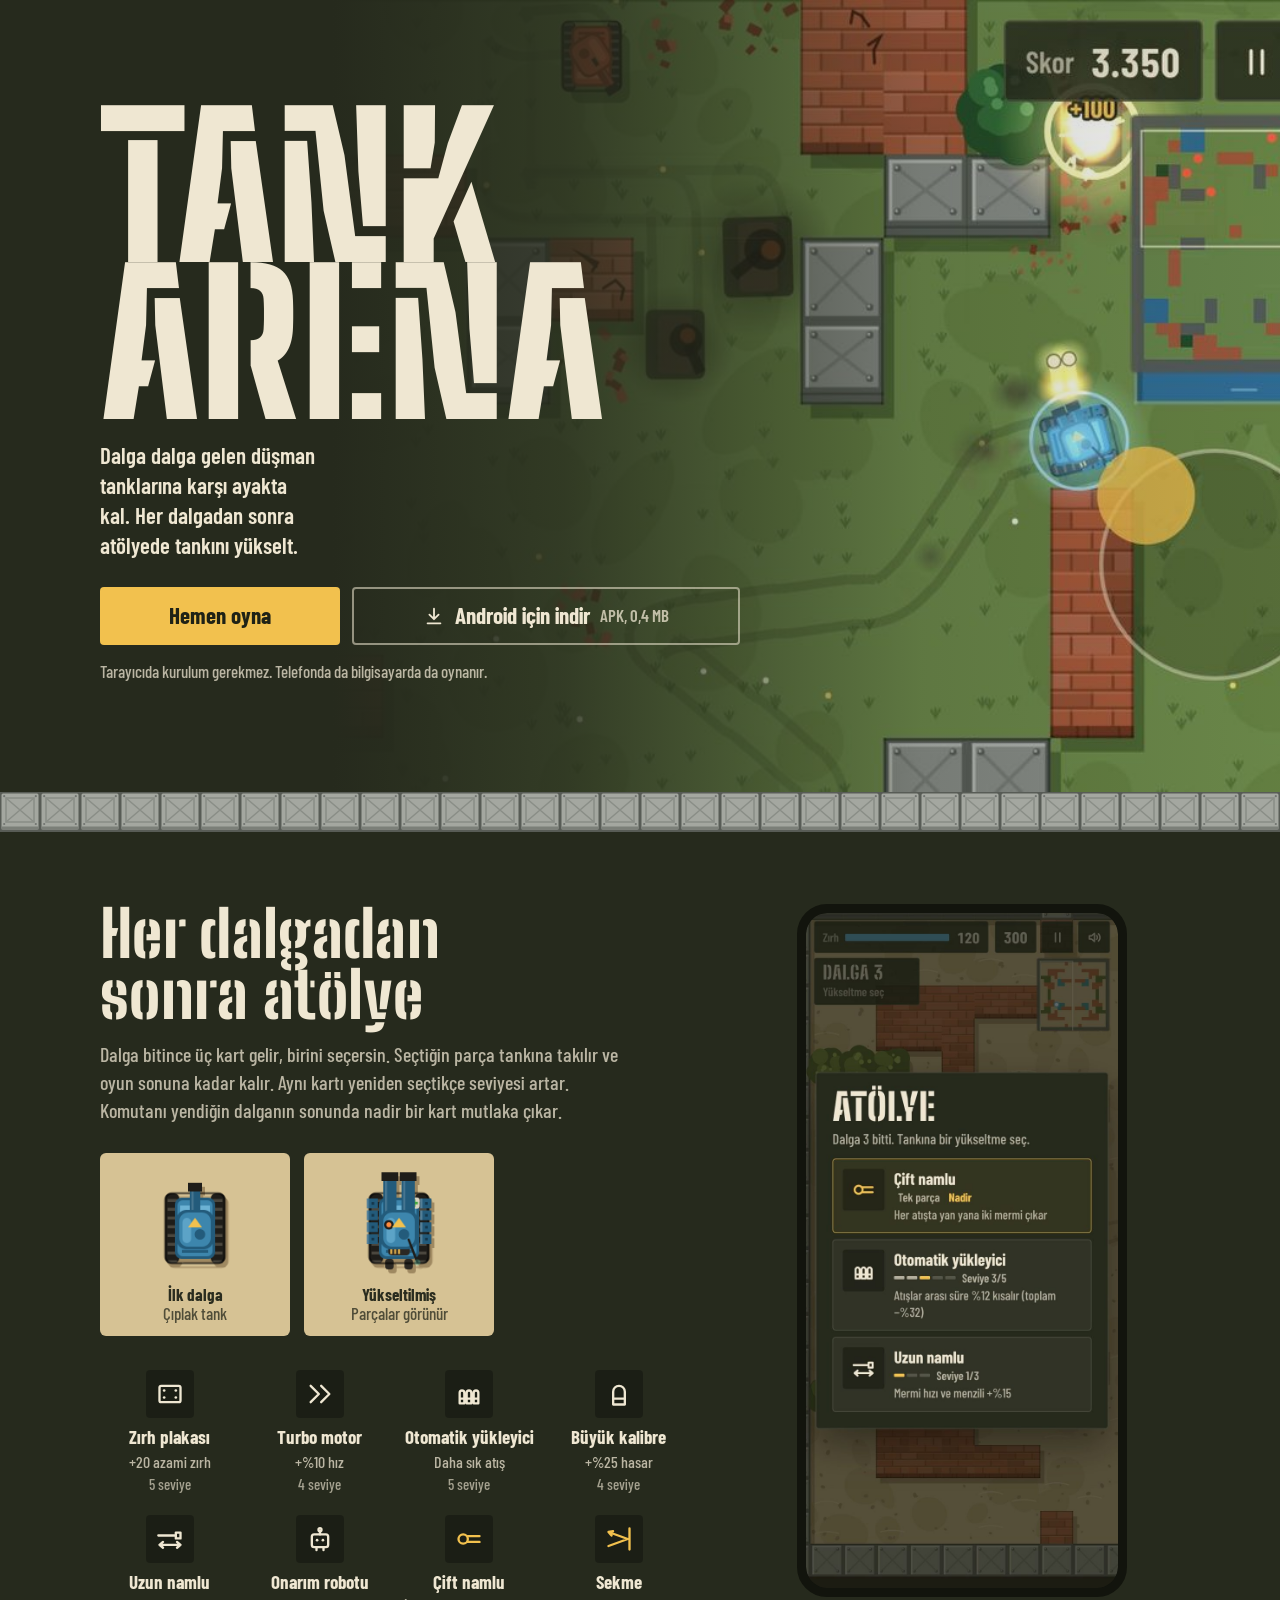
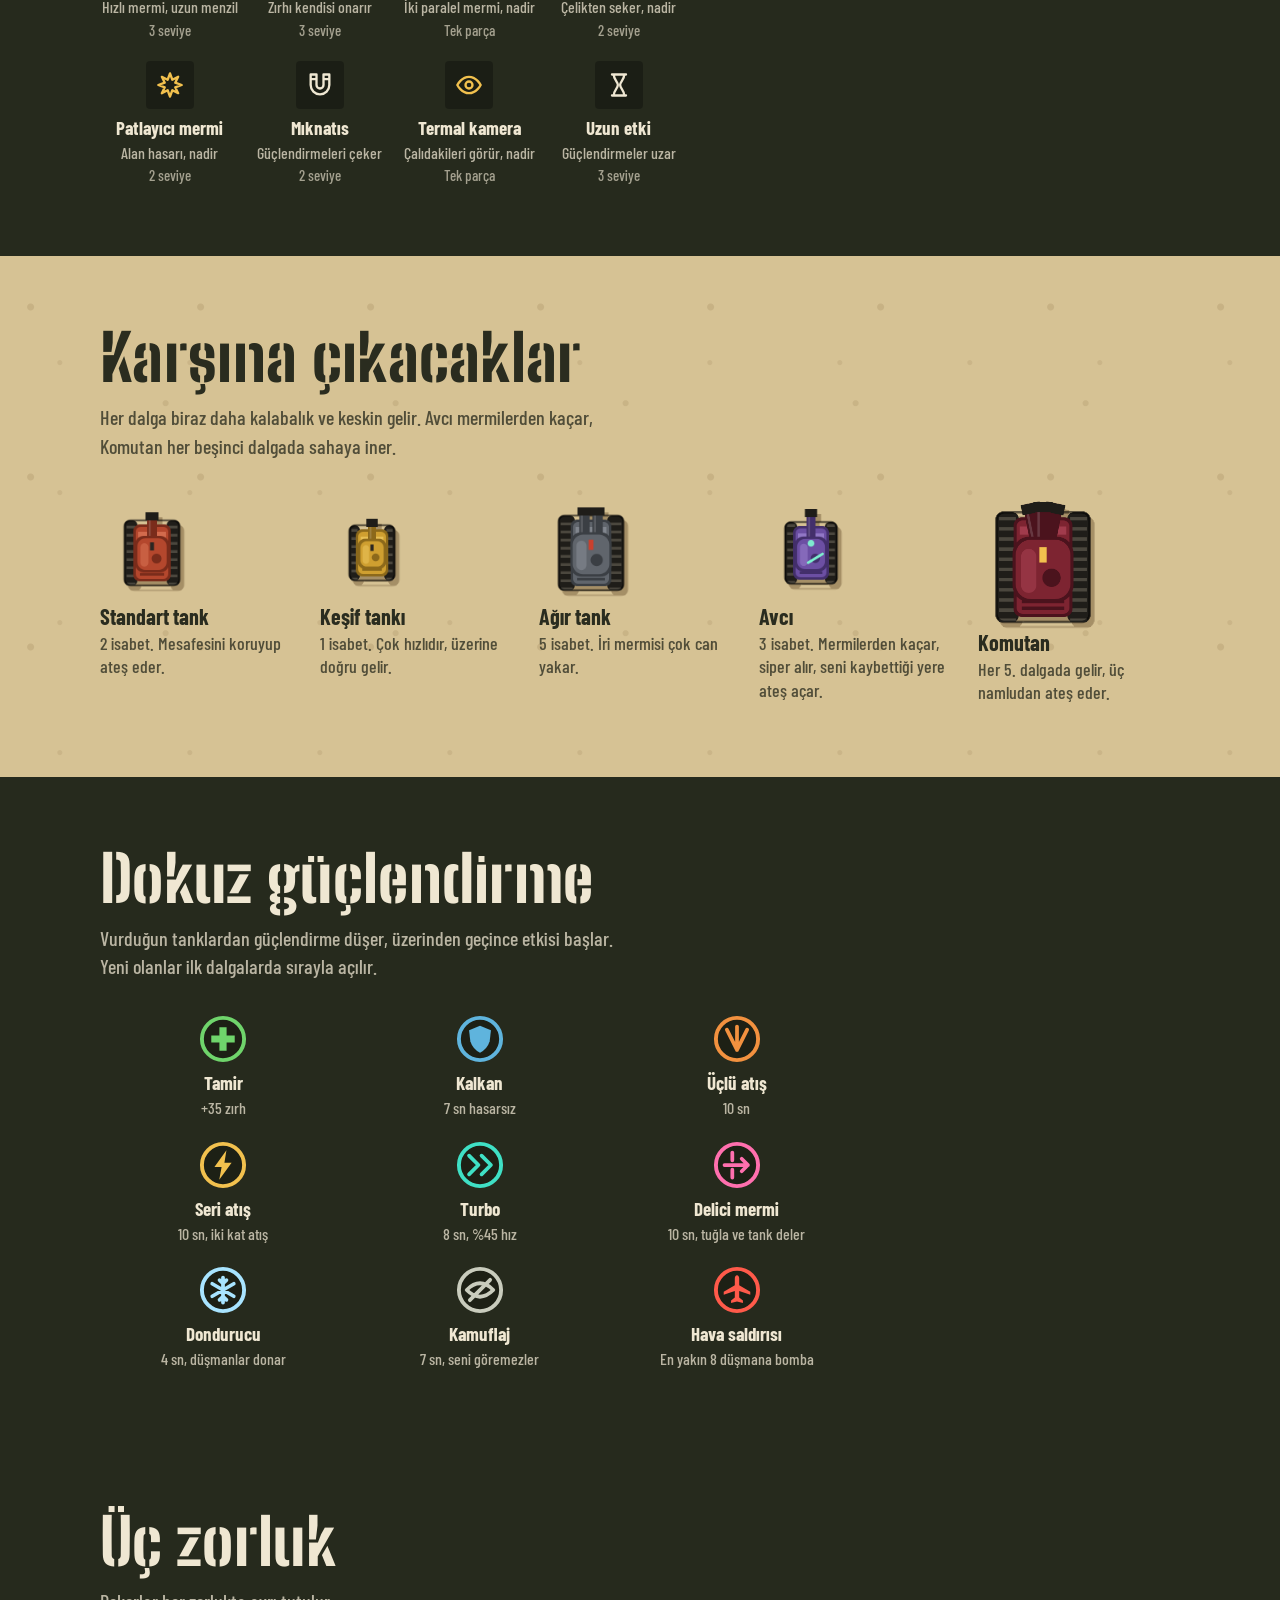
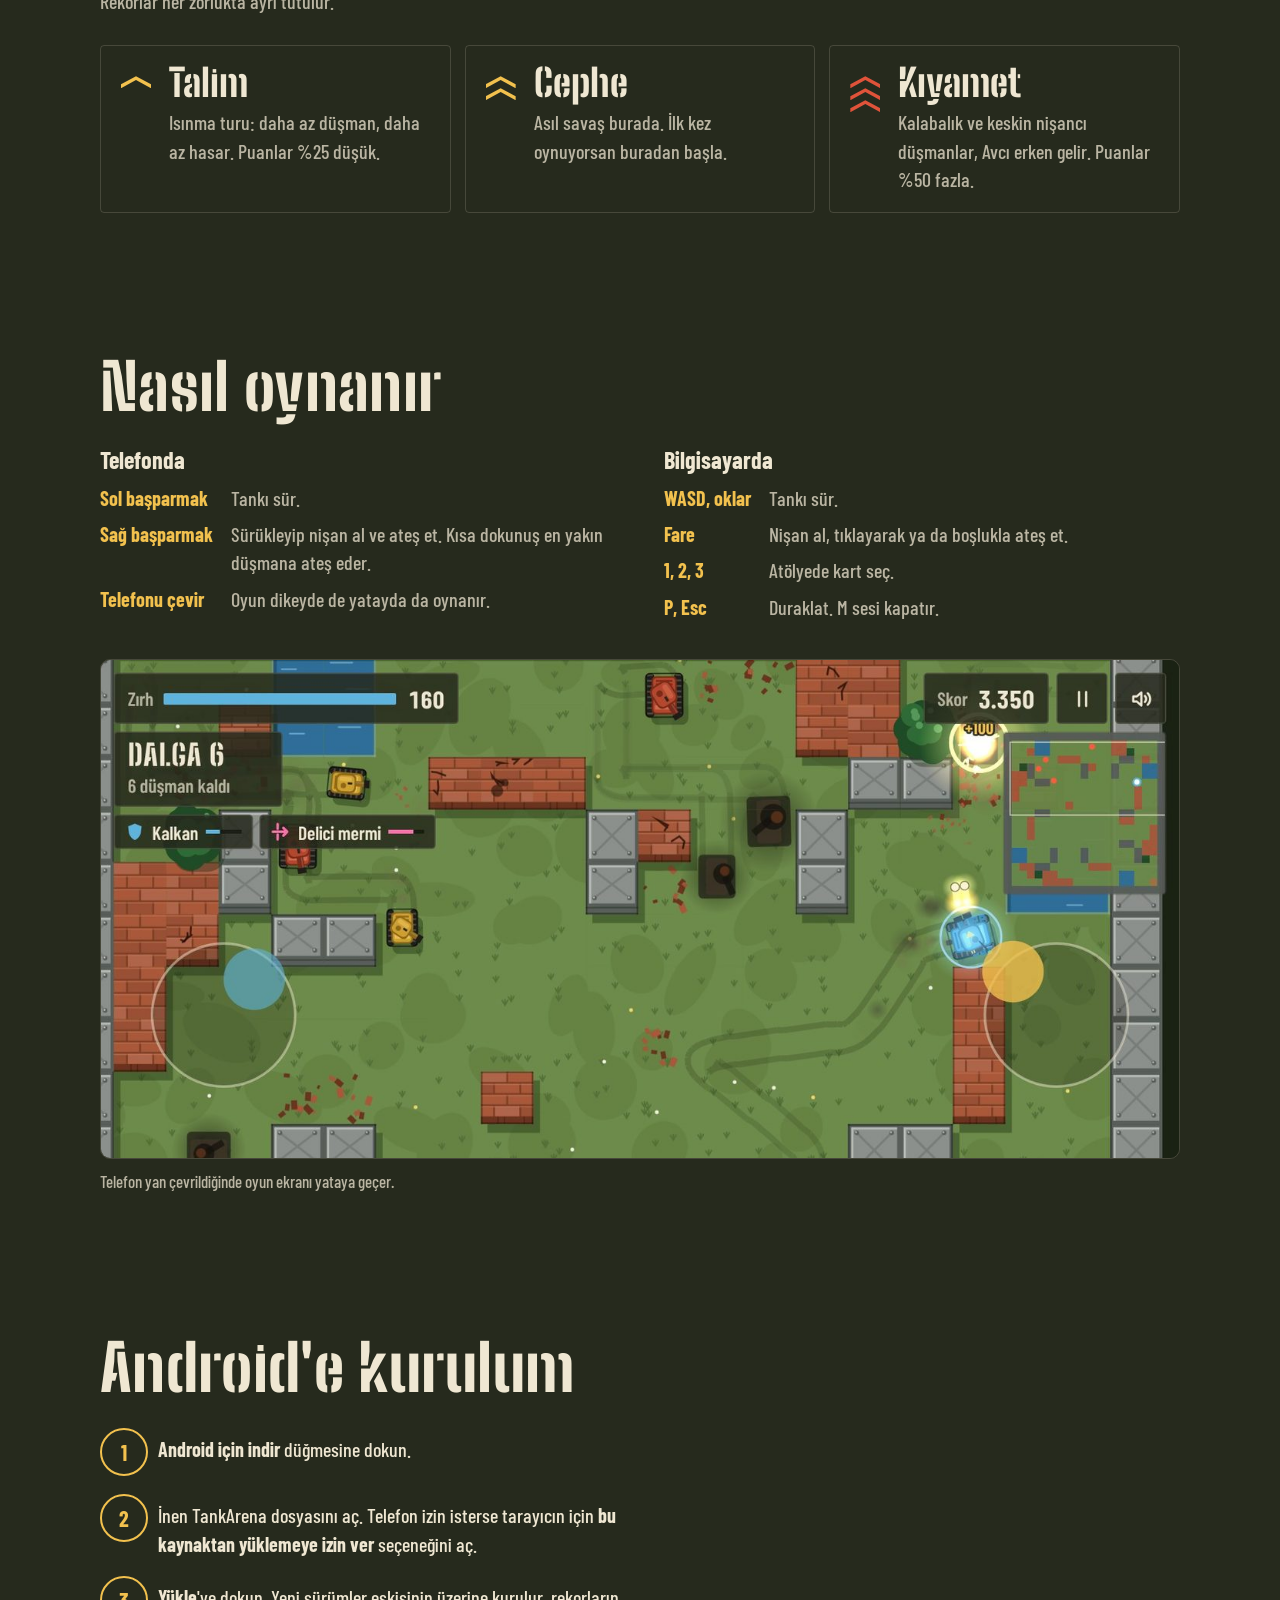
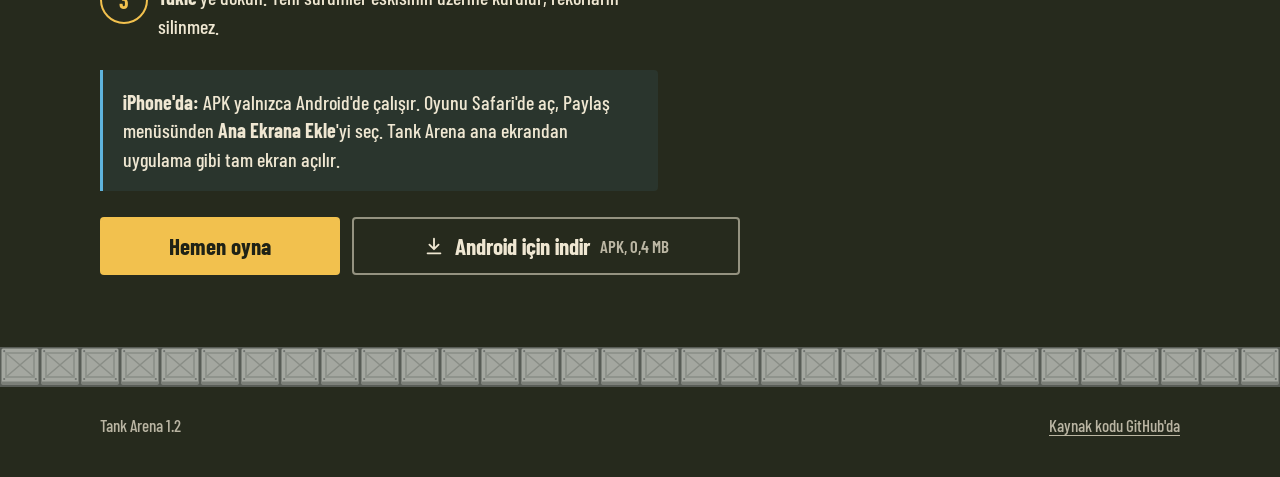
==== index.html @ d2931b8c "Tank Arena 1.2 sitesi: tanıtım sayfası, tarayıcıda oyun ve APK Tanıtım sayfası (index.html), oyunun " ====
<!DOCTYPE html>
<html lang="tr">
<head>
<meta charset="utf-8">
<meta name="viewport" content="width=device-width, initial-scale=1, viewport-fit=cover">
<title>Tank Arena: tarayıcıda ve Android'de tank oyunu</title>
<meta name="description" content="Dalga dalga gelen düşman tanklarına karşı ayakta kal, her dalgadan sonra tankını atölyede yükselt. Tarayıcıda hemen oyna ya da Android APK'sını indir.">
<meta name="theme-color" content="#262a1d">
<link rel="icon" type="image/png" sizes="32x32" href="/img/favicon-32.png">
<link rel="icon" type="image/png" sizes="48x48" href="/img/favicon-48.png">
<link rel="apple-touch-icon" href="/img/apple-touch-icon.png">
<meta property="og:type" content="website">
<meta property="og:locale" content="tr_TR">
<meta property="og:title" content="Tank Arena">
<meta property="og:description" content="Dalga dalga gelen düşman tanklarına karşı ayakta kal. Tarayıcıda hemen oyna ya da Android'e indir.">
<meta property="og:image" content="/img/og.jpg">
<meta property="og:image:width" content="1200">
<meta property="og:image:height" content="630">

<meta name="twitter:card" content="summary_large_image">
<link rel="preload" href="/fonts/stencil-latin.woff2" as="font" type="font/woff2" crossorigin>
<link rel="stylesheet" href="/fonts/fonts.css">
<style>
:root{
  color-scheme:dark;
  /* the game's own field kit: olive drab, bone stencil markings, signal yellow only for the action that matters */
  --olive:#262a1d;--olive-2:#323827;--olive-3:#1d2015;
  --bone:#efe7d2;--bone-2:rgba(239,231,210,.74);--line:rgba(239,231,210,.16);
  --signal:#f2c14e;--on-signal:#1f2216;--ally:#5fb4dd;--hostile:#e0533a;
  --sand:#d6c294;--sand-ink:#2a2c1f;--sand-ink-2:rgba(42,44,31,.78);
  --display:"Big Shoulders Stencil",Impact,"Arial Narrow",sans-serif;
  --ui:"Barlow Condensed","Roboto Condensed","Arial Narrow",sans-serif;
  --wrap:min(1080px,100% - 40px);
}
*{box-sizing:border-box;margin:0;padding:0}
html{background:var(--olive);-webkit-text-size-adjust:100%}
body{color:var(--bone);font-family:var(--ui);font-weight:500;font-size:20px;line-height:1.42;-webkit-font-smoothing:antialiased}
img{display:block;max-width:100%;height:auto}
a{color:inherit}
:focus-visible{outline:2px solid var(--bone);outline-offset:3px;border-radius:2px}
.wrap{width:var(--wrap);margin-inline:auto}
.steel{height:40px;background:url("data:image/svg+xml,%3Csvg xmlns='http://www.w3.org/2000/svg' width='40' height='40' viewBox='0 0 40 40'%3E%3Crect width='40' height='40' fill='%23585c56'/%3E%3Crect x='1.5' y='1.5' width='37' height='36' rx='1.5' fill='%23a4a7a0'/%3E%3Crect x='1.5' y='34.5' width='37' height='3' fill='%237b7f78'/%3E%3Crect x='6' y='6' width='28' height='24' fill='none' stroke='%238a8e87' stroke-width='1.6'/%3E%3Cpath d='M6 6l28 24M34 6L6 30' stroke='%238a8e87' stroke-width='1.6'/%3E%3Cg fill='%23707470'%3E%3Ccircle cx='4.2' cy='4.2' r='1.1'/%3E%3Ccircle cx='35.8' cy='4.2' r='1.1'/%3E%3Ccircle cx='4.2' cy='32' r='1.1'/%3E%3Ccircle cx='35.8' cy='32' r='1.1'/%3E%3C/g%3E%3C/svg%3E") 0 0/40px 40px repeat-x}
h2{font-family:var(--display);font-weight:800;font-size:clamp(40px,8.4vw,64px);line-height:.95;letter-spacing:.005em;text-wrap:balance}
.lead{max-width:58ch;color:var(--bone-2);margin-top:14px;text-wrap:pretty}
section{padding:72px 0}

/* buttons: one yellow action per place, the download beside it */
.acts{display:flex;flex-wrap:wrap;gap:12px;margin-top:26px;max-width:640px}
.acts .btn{flex:1 1 auto}
.btn{display:inline-flex;align-items:center;justify-content:center;gap:10px;min-height:58px;padding:0 26px;border-radius:4px;
  font-weight:700;font-size:23px;line-height:1;text-decoration:none;white-space:nowrap;transition:filter .15s,background-color .15s}
.btn small{font-weight:600;font-size:17px;opacity:.75}
.btn-play{background:var(--signal);color:var(--on-signal)}
.btn-apk{border:2px solid rgba(239,231,210,.55);color:var(--bone)}
.btn svg{width:22px;height:22px;flex:none}
@media (hover:hover){.btn-play:hover{filter:brightness(1.08)}.btn-apk:hover{background:rgba(239,231,210,.08)}}
.note{margin-top:14px;font-size:17px;color:var(--bone-2)}

/* hero: the live arena behind a bottom sheet, the same way the game lays out its own menu */
.hero{position:relative;min-height:min(92svh,980px);display:flex;flex-direction:column;justify-content:flex-end;overflow:hidden;isolation:isolate}
.hero picture,.hero picture img{position:absolute;inset:0;width:100%;height:100%}
.hero picture{z-index:-2}
.hero picture img{object-fit:cover;object-position:50% 18%}
.hero::before{content:"";position:absolute;inset:0;z-index:-1;
  background:linear-gradient(to top,var(--olive) 40%,rgba(38,42,29,.9) 57%,rgba(38,42,29,.42) 79%,rgba(38,42,29,.12))}
.hero .wrap{padding:0 0 46px}
h1{font-family:var(--display);font-weight:900;font-size:clamp(92px,27vw,196px);line-height:.8;letter-spacing:-.005em}
h1 span{display:block}
.hero p.pitch{max-width:30ch;margin-top:18px;font-size:23px;line-height:1.3;font-weight:600;text-wrap:balance}
@media (min-aspect-ratio:1/1) and (min-width:760px){
  .hero{justify-content:center;min-height:min(88vh,860px)}
  .hero picture img{object-position:70% 50%}
  .hero::before{background:linear-gradient(to right,var(--olive) 26%,rgba(38,42,29,.82) 44%,rgba(38,42,29,.2) 72%,rgba(38,42,29,.05))}
  .hero .wrap{padding:60px 0}
}

/* workshop */
.split{display:grid;gap:40px}
.ws-tanks{display:flex;gap:14px;margin-top:28px}
.ws-tanks figure{flex:1;max-width:190px;padding:14px 10px 12px;border-radius:6px;background:var(--sand);color:var(--sand-ink);text-align:center}
.ws-tanks img{width:112px;margin:0 auto;filter:drop-shadow(3px 4px 0 rgba(70,45,15,.38))}
.ws-tanks figcaption{margin-top:6px;font-size:17px;font-weight:700;line-height:1.15}
.ws-tanks figcaption span{display:block;font-weight:500;color:var(--sand-ink-2)}
.phone{justify-self:center;width:min(330px,82vw);border:9px solid #12140d;border-radius:30px;overflow:hidden;background:#12140d}
.phone img{border-radius:21px}
.grid3{list-style:none;display:grid;grid-template-columns:repeat(3,minmax(0,1fr));gap:22px 10px;margin-top:34px}
.grid3 li{display:flex;flex-direction:column;align-items:center;gap:5px;text-align:center;line-height:1.15}
.grid3 b{font-weight:700;font-size:19px}
.grid3 span{font-size:16px;color:var(--bone-2)}
.ups .ico{width:48px;height:48px;display:grid;place-items:center;border-radius:4px;background:rgba(0,0,0,.28);color:var(--bone);margin-bottom:3px}
.ups .ico svg{width:28px;height:28px}
.ups li.rare .ico{color:var(--signal)}
.ups .lv{font-size:15px;opacity:.85}
.ico-svg{fill:none;stroke:currentColor;stroke-width:2;stroke-linecap:round;stroke-linejoin:round}
.pus{max-width:760px}
.pus svg{width:50px;height:50px;margin-bottom:3px}
@media (min-width:860px){
  .split{grid-template-columns:minmax(0,1.15fr) minmax(0,.85fr);align-items:start;gap:56px}
  .phone{position:sticky;top:30px}
  .grid3.ups{grid-template-columns:repeat(4,minmax(0,1fr))}
}

/* the arena floor: enemies stand on sand, as they do in the first waves */
.ground{background:var(--sand);color:var(--sand-ink);
  background-image:radial-gradient(circle at 18% 30%,rgba(120,92,50,.16) 0 3px,transparent 4px),radial-gradient(circle at 72% 64%,rgba(120,92,50,.14) 0 2.5px,transparent 3.5px),radial-gradient(circle at 46% 82%,rgba(120,92,50,.12) 0 2px,transparent 3px);
  background-size:170px 170px,230px 230px,130px 130px}
.ground .lead{color:var(--sand-ink-2)}
.foes{list-style:none;display:grid;grid-template-columns:repeat(2,minmax(0,1fr));gap:30px 18px;margin-top:36px}
.foes li{display:flex;flex-direction:column;align-items:flex-start;gap:4px}
.foes img{width:104px;filter:drop-shadow(4px 5px 0 rgba(70,45,15,.34))}
.foes .foe-boss img{width:130px}
.foes b{font-weight:700;font-size:22px;line-height:1.1}
.foes span{font-size:18px;line-height:1.3;color:var(--sand-ink-2)}
@media (min-width:860px){.foes{grid-template-columns:repeat(5,minmax(0,1fr))}}

/* difficulty: rank chevrons, one per step up */
.diffs{list-style:none;display:grid;gap:14px;margin-top:30px}
.diffs li{display:flex;gap:18px;align-items:flex-start;padding:18px 20px;border:1px solid var(--line);border-radius:4px}
.diffs b{display:block;font-family:var(--display);font-weight:800;font-size:38px;line-height:1}
.diffs span{display:block;margin-top:6px;color:var(--bone-2)}
.rank{display:flex;flex-direction:column;gap:3px;width:30px;flex:none;padding-top:6px}
.rank i{display:block;height:12px;background:var(--signal);clip-path:polygon(0 100%,50% 30%,100% 100%,100% 66%,50% 0,0 66%)}
.diffs li:last-child .rank i{background:var(--hostile)}
@media (min-width:860px){.diffs{grid-template-columns:repeat(3,minmax(0,1fr))}}

/* controls */
.ctl{display:grid;gap:30px;margin-top:30px}
.ctl h3{font-weight:700;font-size:24px;line-height:1.1;margin-bottom:10px}
.ctl dl{display:grid;grid-template-columns:auto 1fr;gap:8px 18px}
.ctl dt{font-weight:700;color:var(--signal)}
.ctl dd{color:var(--bone-2)}
.wide{margin-top:38px;border-radius:10px;overflow:hidden;border:1px solid var(--line)}
.cap{margin-top:10px;font-size:17px;color:var(--bone-2)}
@media (min-width:860px){.ctl{grid-template-columns:1fr 1fr;gap:48px}}

/* install */
.steps{list-style:none;counter-reset:s;display:grid;gap:18px;margin-top:30px;max-width:62ch}
.steps li{counter-increment:s;display:grid;grid-template-columns:44px 1fr;gap:14px;align-items:start}
.steps li::before{content:counter(s);display:grid;place-items:center;width:44px;height:44px;border-radius:50%;border:2px solid var(--signal);color:var(--signal);font-weight:700;font-size:22px;line-height:1}
.steps p{padding-top:7px}
.ios{margin-top:30px;max-width:62ch;padding:18px 20px;border-left:3px solid var(--ally);background:rgba(95,180,221,.08);border-radius:0 4px 4px 0}
.ios b{font-weight:700}

footer{padding:0 0 40px;color:var(--bone-2);font-size:17px}
footer .wrap{display:flex;flex-wrap:wrap;gap:8px 24px;justify-content:space-between;padding-top:26px}
footer a{text-underline-offset:3px}
@media (prefers-reduced-motion:reduce){.btn{transition:none}}
</style>
</head>
<body>

<header class="hero">
  <picture>
    <source media="(min-aspect-ratio: 1/1) and (min-width: 760px)" srcset="/img/play-wide.jpg">
    <img src="/img/play-phone.jpg" width="720" height="1558" alt="Tank Arena oyunundan bir an: mavi oyuncu tankı, kırmızı düşman tankları, tuğla ve çelik duvarlar">
  </picture>
  <div class="wrap">
    <h1><span>TANK</span><span>ARENA</span></h1>
    <p class="pitch">Dalga dalga gelen düşman tanklarına karşı ayakta kal. Her dalgadan sonra atölyede tankını yükselt.</p>
    <div class="acts">
      <a class="btn btn-play" href="/oyna/">Hemen oyna</a>
      <a class="btn btn-apk" href="/TankArena-1.2.apk" download><svg viewBox="0 0 24 24" class="ico-svg" aria-hidden="true"><path d="M12 4v11M7 10.5l5 5 5-5M5 20h14"/></svg>Android için indir <small>APK, 0,4 MB</small></a>
    </div>
    <p class="note">Tarayıcıda kurulum gerekmez. Telefonda da bilgisayarda da oynanır.</p>
  </div>
</header>
<div class="steel" aria-hidden="true"></div>

<section id="atolye">
  <div class="wrap split">
    <div>
      <h2>Her dalgadan sonra atölye</h2>
      <p class="lead">Dalga bitince üç kart gelir, birini seçersin. Seçtiğin parça tankına takılır ve oyun sonuna kadar kalır. Aynı kartı yeniden seçtikçe seviyesi artar. Komutanı yendiğin dalganın sonunda nadir bir kart mutlaka çıkar.</p>
      <div class="ws-tanks">
        <figure><img src="/img/tank-player.png" width="128" height="128" alt="Yükseltmesiz oyuncu tankı"><figcaption>İlk dalga<span>Çıplak tank</span></figcaption></figure>
        <figure><img src="/img/tank-player-upgraded.png" width="128" height="128" alt="Zırh plakaları, çift namlu, egzoz ve anten takılmış oyuncu tankı"><figcaption>Yükseltilmiş<span>Parçalar görünür</span></figcaption></figure>
      </div>
      <ul class="grid3 ups" aria-label="Yükseltmeler">
<li><span class="ico"><svg class="ico-svg" viewBox="0 0 24 24" aria-hidden="true"><rect x="3" y="5" width="18" height="14" rx="1.5"/><circle cx="7" cy="9" r="1.15" fill="currentColor" stroke="none"/><circle cx="17" cy="9" r="1.15" fill="currentColor" stroke="none"/><circle cx="7" cy="15" r="1.15" fill="currentColor" stroke="none"/><circle cx="17" cy="15" r="1.15" fill="currentColor" stroke="none"/></svg></span><b>Zırh plakası</b><span>+20 azami zırh</span><span class="lv">5 seviye</span></li>
<li><span class="ico"><svg class="ico-svg" viewBox="0 0 24 24" aria-hidden="true"><path d="M4 5l7 7-7 7M13 5l7 7-7 7"/></svg></span><b>Turbo motor</b><span>+%10 hız</span><span class="lv">4 seviye</span></li>
<li><span class="ico"><svg class="ico-svg" viewBox="0 0 24 24" aria-hidden="true"><path d="M4 20v-9a2 2 0 0 1 4 0v9zM10 20v-9a2 2 0 0 1 4 0v9zM16 20v-9a2 2 0 0 1 4 0v9zM4 16h4M10 16h4M16 16h4"/></svg></span><b>Otomatik yükleyici</b><span>Daha sık atış</span><span class="lv">5 seviye</span></li>
<li><span class="ico"><svg class="ico-svg" viewBox="0 0 24 24" aria-hidden="true"><path d="M7 21V10a5 5 0 0 1 10 0v11zM7 16h10"/></svg></span><b>Büyük kalibre</b><span>+%25 hasar</span><span class="lv">4 seviye</span></li>
<li><span class="ico"><svg class="ico-svg" viewBox="0 0 24 24" aria-hidden="true"><path d="M2 9h15M17 6.5h4v5h-4zM3 17h18M6 14.5L3 17l3 2.5M18 14.5l3 2.5-3 2.5"/></svg></span><b>Uzun namlu</b><span>Hızlı mermi, uzun menzil</span><span class="lv">3 seviye</span></li>
<li><span class="ico"><svg class="ico-svg" viewBox="0 0 24 24" aria-hidden="true"><rect x="5" y="8" width="14" height="11" rx="2"/><path d="M12 8V5M9 19v2.5M15 19v2.5"/><circle cx="12" cy="4" r="1.3"/><circle cx="9.5" cy="13" r="1.15" fill="currentColor" stroke="none"/><circle cx="14.5" cy="13" r="1.15" fill="currentColor" stroke="none"/></svg></span><b>Onarım robotu</b><span>Zırhı kendisi onarır</span><span class="lv">3 seviye</span></li>
<li class=rare><span class="ico"><svg class="ico-svg" viewBox="0 0 24 24" aria-hidden="true"><circle cx="7" cy="12" r="4"/><path d="M11 9.5h10M11 14.5h10"/></svg></span><b>Çift namlu</b><span>İki paralel mermi, nadir</span><span class="lv">Tek parça</span></li>
<li class=rare><span class="ico"><svg class="ico-svg" viewBox="0 0 24 24" aria-hidden="true"><path d="M21 3v18M3 18l16.5-6L3 6M5.6 9.1L3 6l3.9-.7"/></svg></span><b>Sekme</b><span>Çelikten seker, nadir</span><span class="lv">2 seviye</span></li>
<li class=rare><span class="ico"><svg class="ico-svg" viewBox="0 0 24 24" aria-hidden="true"><path d="M12 2L14 7.5 19 5 16.5 10 22 12 16.5 14 19 19 14 16.5 12 22 10 16.5 5 19 7.5 14 2 12 7.5 10 5 5 10 7.5Z"/></svg></span><b>Patlayıcı mermi</b><span>Alan hasarı, nadir</span><span class="lv">2 seviye</span></li>
<li><span class="ico"><svg class="ico-svg" viewBox="0 0 24 24" aria-hidden="true"><path d="M4 3h5v9a3 3 0 0 0 6 0V3h5v9a8 8 0 0 1-16 0zM4 7h5M15 7h5"/></svg></span><b>Mıknatıs</b><span>Güçlendirmeleri çeker</span><span class="lv">2 seviye</span></li>
<li class=rare><span class="ico"><svg class="ico-svg" viewBox="0 0 24 24" aria-hidden="true"><path d="M2 12s3.6-7 10-7 10 7 10 7-3.6 7-10 7S2 12 2 12z"/><circle cx="12" cy="12" r="3"/></svg></span><b>Termal kamera</b><span>Çalıdakileri görür, nadir</span><span class="lv">Tek parça</span></li>
<li><span class="ico"><svg class="ico-svg" viewBox="0 0 24 24" aria-hidden="true"><path d="M6 3h12M6 21h12M7.5 3c0 4.5 3.5 6 3.5 9s-3.5 4.5-3.5 9M16.5 3c0 4.5-3.5 6-3.5 9s3.5 4.5 3.5 9"/></svg></span><b>Uzun etki</b><span>Güçlendirmeler uzar</span><span class="lv">3 seviye</span></li>
      </ul>
    </div>
    <div class="phone"><img src="/img/workshop-phone.jpg" width="720" height="1558" alt="Atölye ekranı: Çift namlu, Otomatik yükleyici ve Uzun namlu kartları" loading="lazy"></div>
  </div>
</section>

<section class="ground" id="dusmanlar">
  <div class="wrap">
    <h2>Karşına çıkacaklar</h2>
    <p class="lead">Her dalga biraz daha kalabalık ve keskin gelir. Avcı mermilerden kaçar, Komutan her beşinci dalgada sahaya iner.</p>
    <ul class="foes">
<li class="foe-basic"><img src="/img/tank-basic.png" width="128" height="128" alt="" loading="lazy"><b>Standart tank</b><span>2 isabet. Mesafesini koruyup ateş eder.</span></li>
<li class="foe-fast"><img src="/img/tank-fast.png" width="128" height="128" alt="" loading="lazy"><b>Keşif tankı</b><span>1 isabet. Çok hızlıdır, üzerine doğru gelir.</span></li>
<li class="foe-heavy"><img src="/img/tank-heavy.png" width="128" height="128" alt="" loading="lazy"><b>Ağır tank</b><span>5 isabet. İri mermisi çok can yakar.</span></li>
<li class="foe-hunter"><img src="/img/tank-hunter.png" width="128" height="128" alt="" loading="lazy"><b>Avcı</b><span>3 isabet. Mermilerden kaçar, siper alır, seni kaybettiği yere ateş açar.</span></li>
<li class="foe-boss"><img src="/img/tank-boss.png" width="128" height="128" alt="" loading="lazy"><b>Komutan</b><span>Her 5. dalgada gelir, üç namludan ateş eder.</span></li>
    </ul>
  </div>
</section>

<section id="guclendirmeler">
  <div class="wrap">
    <h2>Dokuz güçlendirme</h2>
    <p class="lead">Vurduğun tanklardan güçlendirme düşer, üzerinden geçince etkisi başlar. Yeni olanlar ilk dalgalarda sırayla açılır.</p>
    <ul class="grid3 pus" aria-label="Güçlendirmeler">
<li><svg viewBox="-16 -16 32 32" aria-hidden="true"><circle r="13.5" fill="#1d2015" stroke="#6fd46b" stroke-width="2.5"/><path d="M-2.3-7.5h4.6v5.2h5.2v4.6h-5.2v5.2h-4.6V2.3h-5.2v-4.6h5.2z" fill="#6fd46b"/></svg><b>Tamir</b><span>+35 zırh</span></li>
<li><svg viewBox="-16 -16 32 32" aria-hidden="true"><circle r="13.5" fill="#1d2015" stroke="#5fb4dd" stroke-width="2.5"/><path d="M0-8.5L7-5.6 6.2 1.5Q4.6 6.6 0 8.8-4.6 6.6-6.2 1.5L-7-5.6z" fill="#5fb4dd"/></svg><b>Kalkan</b><span>7 sn hasarsız</span></li>
<li><svg viewBox="-16 -16 32 32" aria-hidden="true"><circle r="13.5" fill="#1d2015" stroke="#f2913f" stroke-width="2.5"/><path d="M0 7L-6.5-6M0 7V-8M0 7L6.5-6" fill="none" stroke="#f2913f" stroke-width="2.4" stroke-linecap="round" stroke-linejoin="round"/></svg><b>Üçlü atış</b><span>10 sn</span></li>
<li><svg viewBox="-16 -16 32 32" aria-hidden="true"><circle r="13.5" fill="#1d2015" stroke="#f2c14e" stroke-width="2.5"/><path d="M2.2-9.5L-5.5 1.2h4.6L-2.4 9.5 5.5-1.4H.9z" fill="#f2c14e"/></svg><b>Seri atış</b><span>10 sn, iki kat atış</span></li>
<li><svg viewBox="-16 -16 32 32" aria-hidden="true"><circle r="13.5" fill="#1d2015" stroke="#3fe0c5" stroke-width="2.5"/><path d="M-7-6L-1 0-7 6M1-6L7 0 1 6" fill="none" stroke="#3fe0c5" stroke-width="2.4" stroke-linecap="round" stroke-linejoin="round"/></svg><b>Turbo</b><span>8 sn, %45 hız</span></li>
<li><svg viewBox="-16 -16 32 32" aria-hidden="true"><circle r="13.5" fill="#1d2015" stroke="#ff6fae" stroke-width="2.5"/><path d="M-8 0H7M3-4L7 0 3 4M-3-8V-3M-3 3V8" fill="none" stroke="#ff6fae" stroke-width="2.4" stroke-linecap="round" stroke-linejoin="round"/></svg><b>Delici mermi</b><span>10 sn, tuğla ve tank deler</span></li>
<li><svg viewBox="-16 -16 32 32" aria-hidden="true"><circle r="13.5" fill="#1d2015" stroke="#a8e4ff" stroke-width="2.5"/><path d="M0-8V8M-6.9-4L6.9 4M-6.9 4L6.9-4M-2.2-6.3L0-4.2 2.2-6.3M-2.2 6.3L0 4.2 2.2 6.3" fill="none" stroke="#a8e4ff" stroke-width="2.4" stroke-linecap="round" stroke-linejoin="round"/></svg><b>Dondurucu</b><span>4 sn, düşmanlar donar</span></li>
<li><svg viewBox="-16 -16 32 32" aria-hidden="true"><circle r="13.5" fill="#1d2015" stroke="#c9ccbd" stroke-width="2.5"/><path d="M-8.5 0Q0-8.5 8.5 0Q0 8.5-8.5 0ZM-6.5 6.5L6.5-6.5" fill="none" stroke="#c9ccbd" stroke-width="2.4" stroke-linecap="round" stroke-linejoin="round"/></svg><b>Kamuflaj</b><span>7 sn, seni göremezler</span></li>
<li><svg viewBox="-16 -16 32 32" aria-hidden="true"><circle r="13.5" fill="#1d2015" stroke="#ff5a4a" stroke-width="2.5"/><path d="M0-9.5c.9 0 1.4.9 1.4 2.1V-3l7.1 4.1v2L1.4.7v4.1l2.4 1.9v1.6L0 7.3l-3.8 1V6.7l2.4-1.9V.7l-7.1 2.4v-2L-1.4-3v-4.4c0-1.2.5-2.1 1.4-2.1z" fill="#ff5a4a"/></svg><b>Hava saldırısı</b><span>En yakın 8 düşmana bomba</span></li>
    </ul>
  </div>
</section>

<section id="zorluk">
  <div class="wrap">
    <h2>Üç zorluk</h2>
    <p class="lead">Rekorlar her zorlukta ayrı tutulur.</p>
    <ol class="diffs">
<li><span class="rank" aria-hidden="true"><i></i></span><div><b>Talim</b><span>Isınma turu: daha az düşman, daha az hasar. Puanlar %25 düşük.</span></div></li>
<li><span class="rank" aria-hidden="true"><i></i><i></i></span><div><b>Cephe</b><span>Asıl savaş burada. İlk kez oynuyorsan buradan başla.</span></div></li>
<li><span class="rank" aria-hidden="true"><i></i><i></i><i></i></span><div><b>Kıyamet</b><span>Kalabalık ve keskin nişancı düşmanlar, Avcı erken gelir. Puanlar %50 fazla.</span></div></li>
    </ol>
  </div>
</section>

<section id="kontroller">
  <div class="wrap">
    <h2>Nasıl oynanır</h2>
    <div class="ctl">
      <div>
        <h3>Telefonda</h3>
        <dl>
          <dt>Sol başparmak</dt><dd>Tankı sür.</dd>
          <dt>Sağ başparmak</dt><dd>Sürükleyip nişan al ve ateş et. Kısa dokunuş en yakın düşmana ateş eder.</dd>
          <dt>Telefonu çevir</dt><dd>Oyun dikeyde de yatayda da oynanır.</dd>
        </dl>
      </div>
      <div>
        <h3>Bilgisayarda</h3>
        <dl>
          <dt>WASD, oklar</dt><dd>Tankı sür.</dd>
          <dt>Fare</dt><dd>Nişan al, tıklayarak ya da boşlukla ateş et.</dd>
          <dt>1, 2, 3</dt><dd>Atölyede kart seç.</dd>
          <dt>P, Esc</dt><dd>Duraklat. M sesi kapatır.</dd>
        </dl>
      </div>
    </div>
    <figure class="wide"><img src="/img/play-wide.jpg" width="1400" height="647" alt="Telefon yan çevrilmişken oyun: solda zırh ve dalga bilgisi, iki başparmak çubuğu" loading="lazy"></figure>
    <p class="cap">Telefon yan çevrildiğinde oyun ekranı yataya geçer.</p>
  </div>
</section>

<section id="kurulum">
  <div class="wrap">
    <h2>Android'e kurulum</h2>
    <ol class="steps">
      <li><p><b>Android için indir</b> düğmesine dokun.</p></li>
      <li><p>İnen TankArena dosyasını aç. Telefon izin isterse tarayıcın için <b>bu kaynaktan yüklemeye izin ver</b> seçeneğini aç.</p></li>
      <li><p><b>Yükle</b>'ye dokun. Yeni sürümler eskisinin üzerine kurulur, rekorların silinmez.</p></li>
    </ol>
    <p class="ios"><b>iPhone'da:</b> APK yalnızca Android'de çalışır. Oyunu Safari'de aç, Paylaş menüsünden <b>Ana Ekrana Ekle</b>'yi seç. Tank Arena ana ekrandan uygulama gibi tam ekran açılır.</p>
    <div class="acts">
      <a class="btn btn-play" href="/oyna/">Hemen oyna</a>
      <a class="btn btn-apk" href="/TankArena-1.2.apk" download><svg viewBox="0 0 24 24" class="ico-svg" aria-hidden="true"><path d="M12 4v11M7 10.5l5 5 5-5M5 20h14"/></svg>Android için indir <small>APK, 0,4 MB</small></a>
    </div>
  </div>
</section>

<footer>
  <div class="steel" aria-hidden="true"></div>
  <div class="wrap">
    <span>Tank Arena 1.2</span>
    <a href="https://github.com/Yusufozkal/tank-arena">Kaynak kodu GitHub'da</a>
  </div>
</footer>

</body>
</html>
---- fonts/fonts.css ----
@font-face{font-family:'Barlow Condensed';font-style:normal;font-weight:500;font-display:swap;src:url(/fonts/barlow-500-latin-ext.woff2) format('woff2');unicode-range:U+0100-02BA, U+02BD-02C5, U+02C7-02CC, U+02CE-02D7, U+02DD-02FF, U+0304, U+0308, U+0329, U+1D00-1DBF, U+1E00-1E9F, U+1EF2-1EFF, U+2020, U+20A0-20AB, U+20AD-20C4, U+2113, U+2C60-2C7F, U+A720-A7FF}
@font-face{font-family:'Barlow Condensed';font-style:normal;font-weight:500;font-display:swap;src:url(/fonts/barlow-500-latin.woff2) format('woff2');unicode-range:U+0000-00FF, U+0131, U+0152-0153, U+02BB-02BC, U+02C6, U+02DA, U+02DC, U+0304, U+0308, U+0329, U+2000-206F, U+20AC, U+2122, U+2191, U+2193, U+2212, U+2215, U+FEFF, U+FFFD}
@font-face{font-family:'Barlow Condensed';font-style:normal;font-weight:600;font-display:swap;src:url(/fonts/barlow-600-latin-ext.woff2) format('woff2');unicode-range:U+0100-02BA, U+02BD-02C5, U+02C7-02CC, U+02CE-02D7, U+02DD-02FF, U+0304, U+0308, U+0329, U+1D00-1DBF, U+1E00-1E9F, U+1EF2-1EFF, U+2020, U+20A0-20AB, U+20AD-20C4, U+2113, U+2C60-2C7F, U+A720-A7FF}
@font-face{font-family:'Barlow Condensed';font-style:normal;font-weight:600;font-display:swap;src:url(/fonts/barlow-600-latin.woff2) format('woff2');unicode-range:U+0000-00FF, U+0131, U+0152-0153, U+02BB-02BC, U+02C6, U+02DA, U+02DC, U+0304, U+0308, U+0329, U+2000-206F, U+20AC, U+2122, U+2191, U+2193, U+2212, U+2215, U+FEFF, U+FFFD}
@font-face{font-family:'Barlow Condensed';font-style:normal;font-weight:700;font-display:swap;src:url(/fonts/barlow-700-latin-ext.woff2) format('woff2');unicode-range:U+0100-02BA, U+02BD-02C5, U+02C7-02CC, U+02CE-02D7, U+02DD-02FF, U+0304, U+0308, U+0329, U+1D00-1DBF, U+1E00-1E9F, U+1EF2-1EFF, U+2020, U+20A0-20AB, U+20AD-20C4, U+2113, U+2C60-2C7F, U+A720-A7FF}
@font-face{font-family:'Barlow Condensed';font-style:normal;font-weight:700;font-display:swap;src:url(/fonts/barlow-700-latin.woff2) format('woff2');unicode-range:U+0000-00FF, U+0131, U+0152-0153, U+02BB-02BC, U+02C6, U+02DA, U+02DC, U+0304, U+0308, U+0329, U+2000-206F, U+20AC, U+2122, U+2191, U+2193, U+2212, U+2215, U+FEFF, U+FFFD}
@font-face{font-family:'Big Shoulders Stencil';font-style:normal;font-weight:700 900;font-display:swap;src:url(/fonts/stencil-latin-ext.woff2) format('woff2');unicode-range:U+0100-02BA, U+02BD-02C5, U+02C7-02CC, U+02CE-02D7, U+02DD-02FF, U+0304, U+0308, U+0329, U+1D00-1DBF, U+1E00-1E9F, U+1EF2-1EFF, U+2020, U+20A0-20AB, U+20AD-20C4, U+2113, U+2C60-2C7F, U+A720-A7FF}
@font-face{font-family:'Big Shoulders Stencil';font-style:normal;font-weight:700 900;font-display:swap;src:url(/fonts/stencil-latin.woff2) format('woff2');unicode-range:U+0000-00FF, U+0131, U+0152-0153, U+02BB-02BC, U+02C6, U+02DA, U+02DC, U+0304, U+0308, U+0329, U+2000-206F, U+20AC, U+2122, U+2191, U+2193, U+2212, U+2215, U+FEFF, U+FFFD}
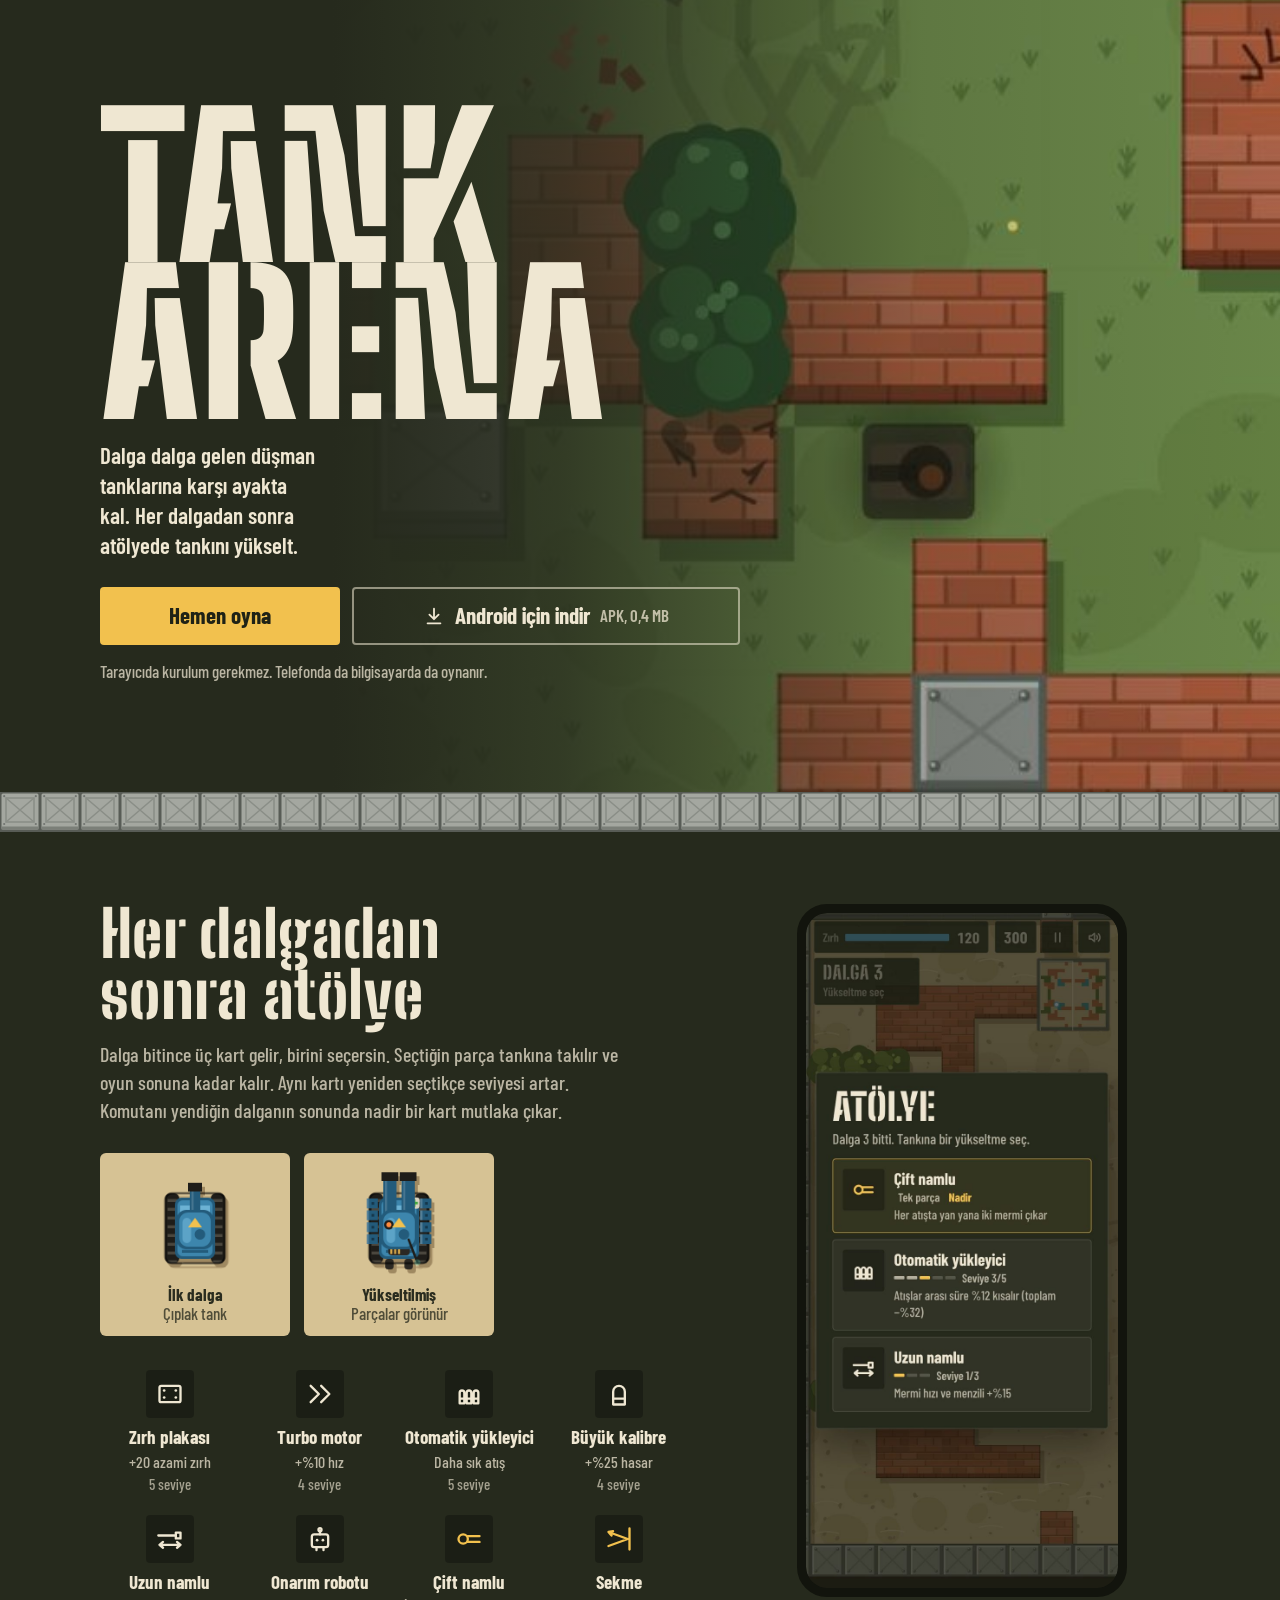
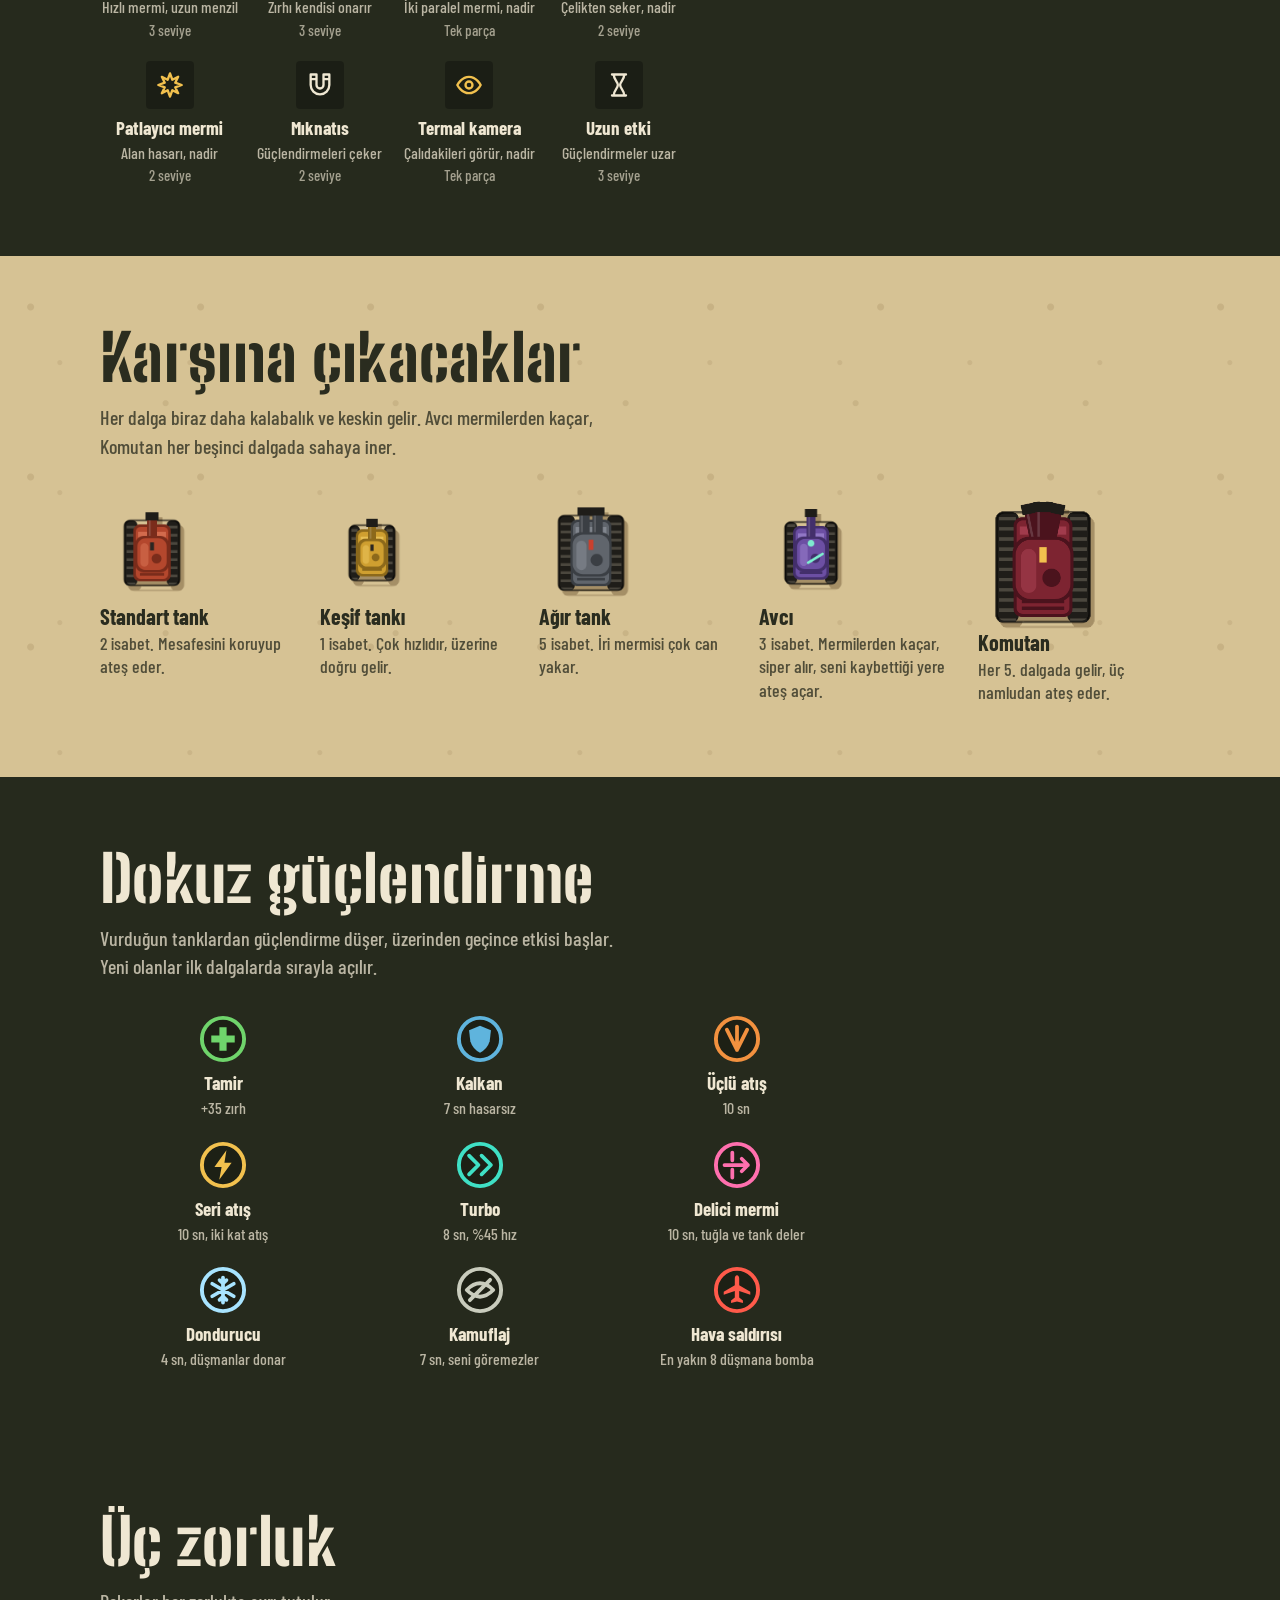
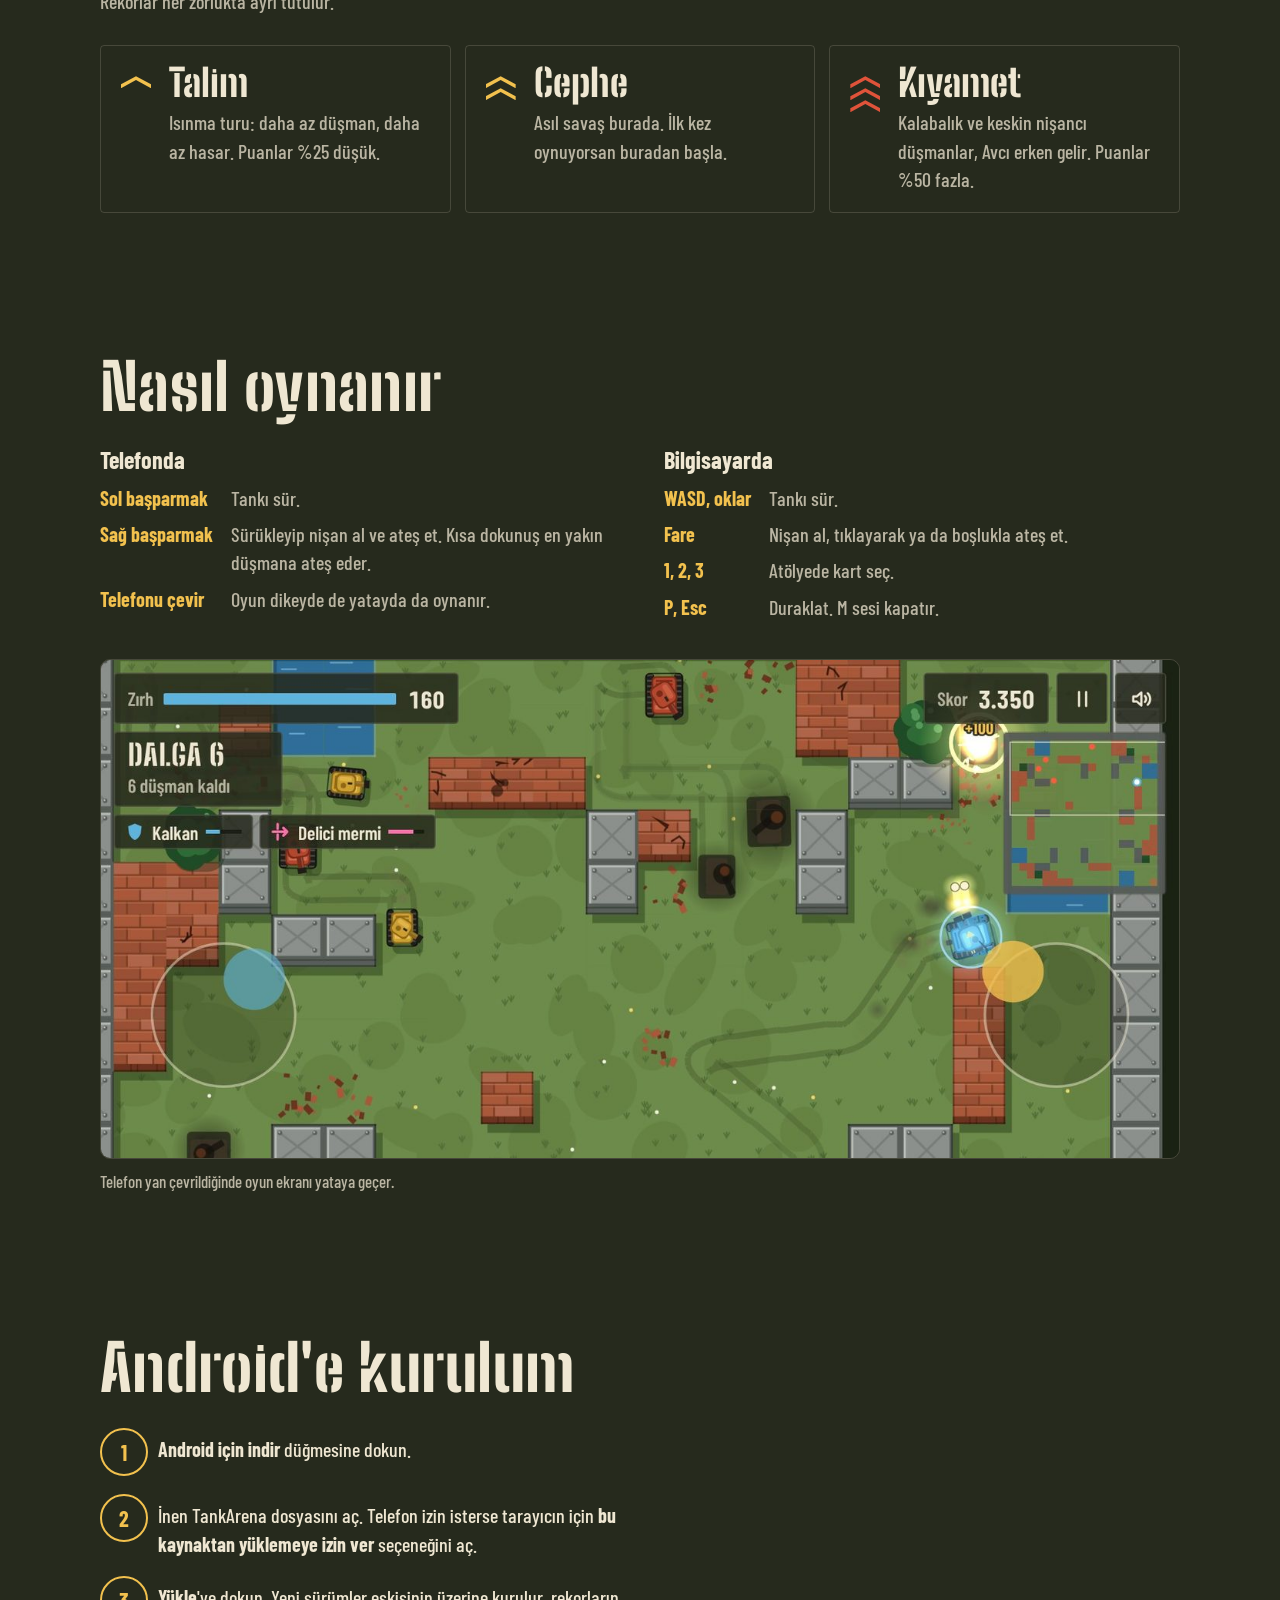
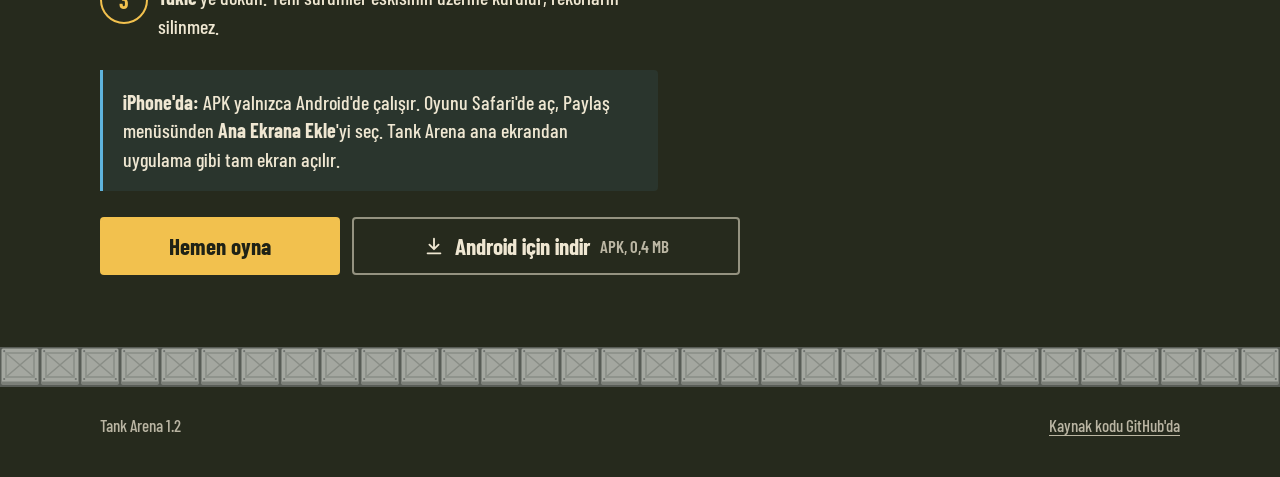
==== commit b1e393df: "Paylaşım önizlemesi için tam site adresi Co-Authored-By: Claude Opus 5.5 <noreply@anthropic.com> Cla" ====
--- a/index.html
+++ b/index.html
@@ -13,10 +13,10 @@
 <meta property="og:locale" content="tr_TR">
 <meta property="og:title" content="Tank Arena">
 <meta property="og:description" content="Dalga dalga gelen düşman tanklarına karşı ayakta kal. Tarayıcıda hemen oyna ya da Android'e indir.">
-<meta property="og:image" content="/img/og.jpg">
+<meta property="og:image" content="https://tank-arena-taupe.vercel.app/img/og.jpg">
 <meta property="og:image:width" content="1200">
 <meta property="og:image:height" content="630">
-
+<meta property="og:url" content="https://tank-arena-taupe.vercel.app/">
 <meta name="twitter:card" content="summary_large_image">
 <link rel="preload" href="/fonts/stencil-latin.woff2" as="font" type="font/woff2" crossorigin>
 <link rel="stylesheet" href="/fonts/fonts.css">
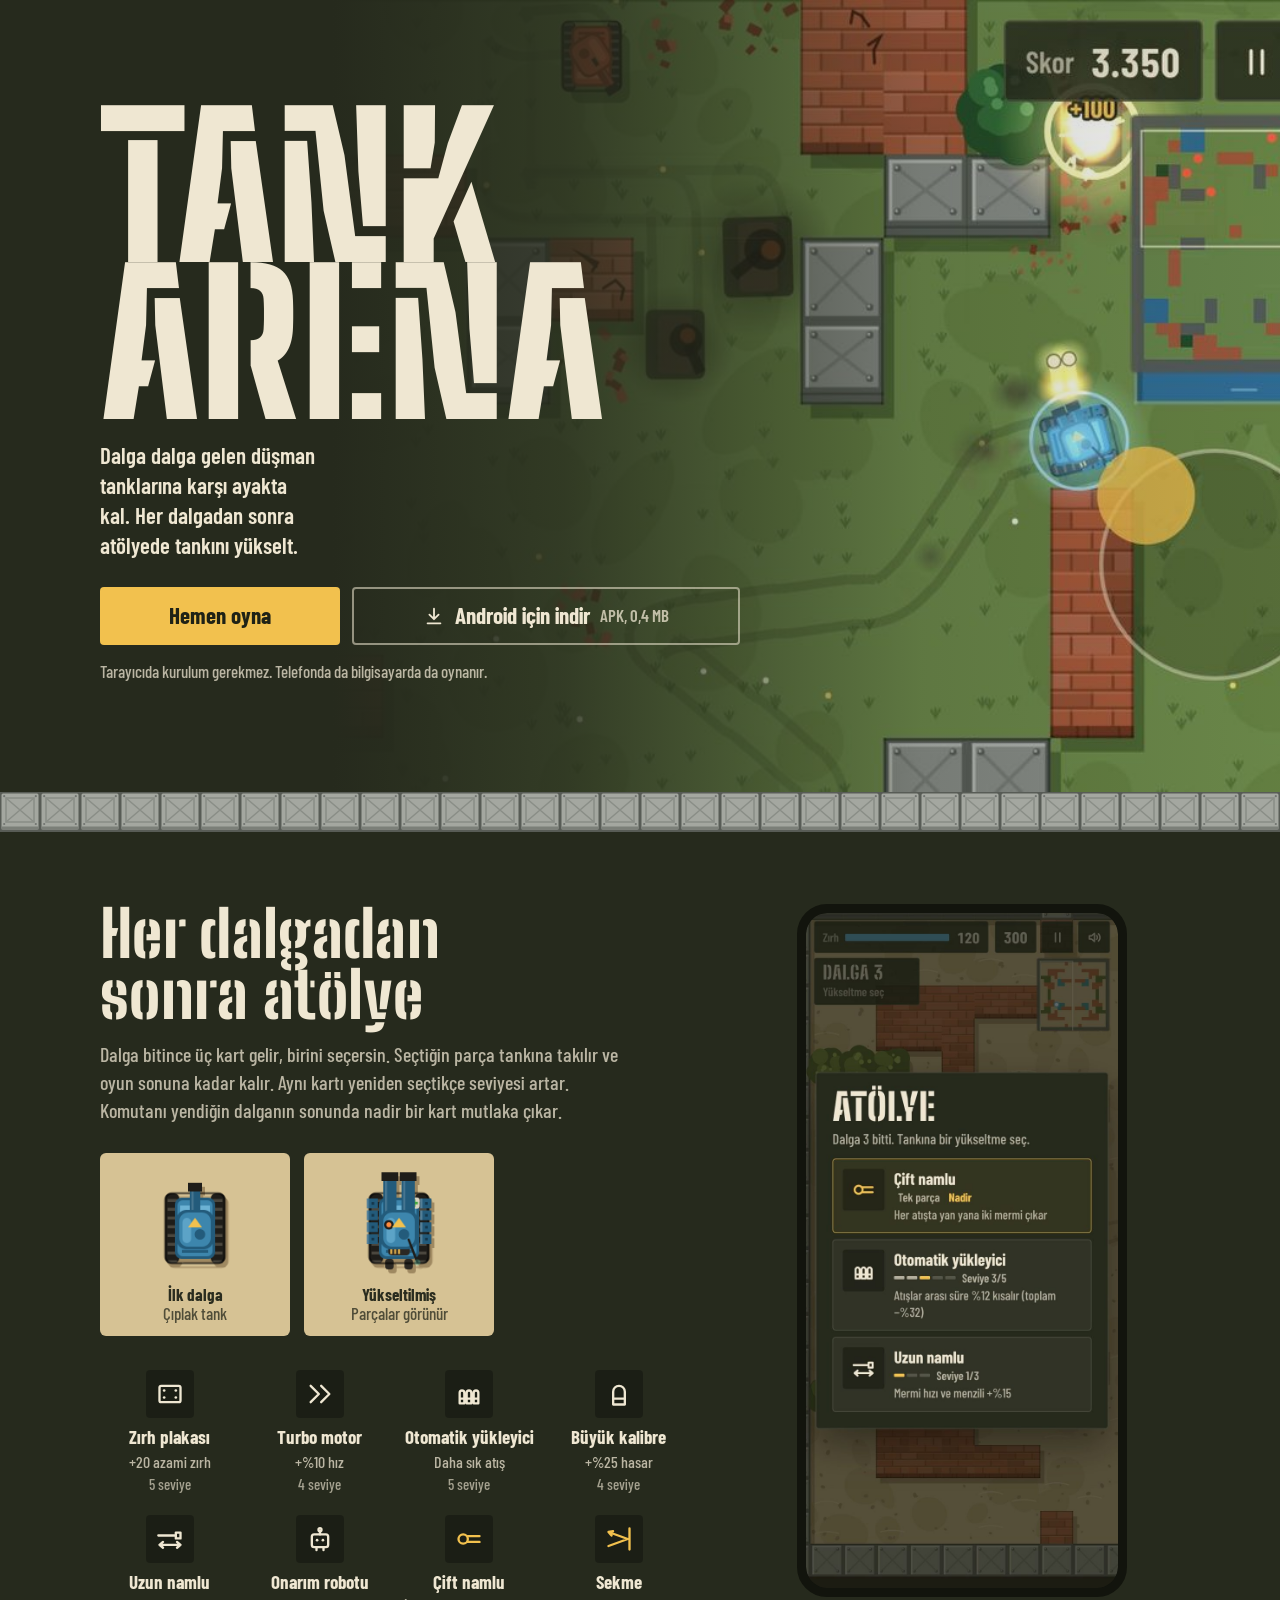
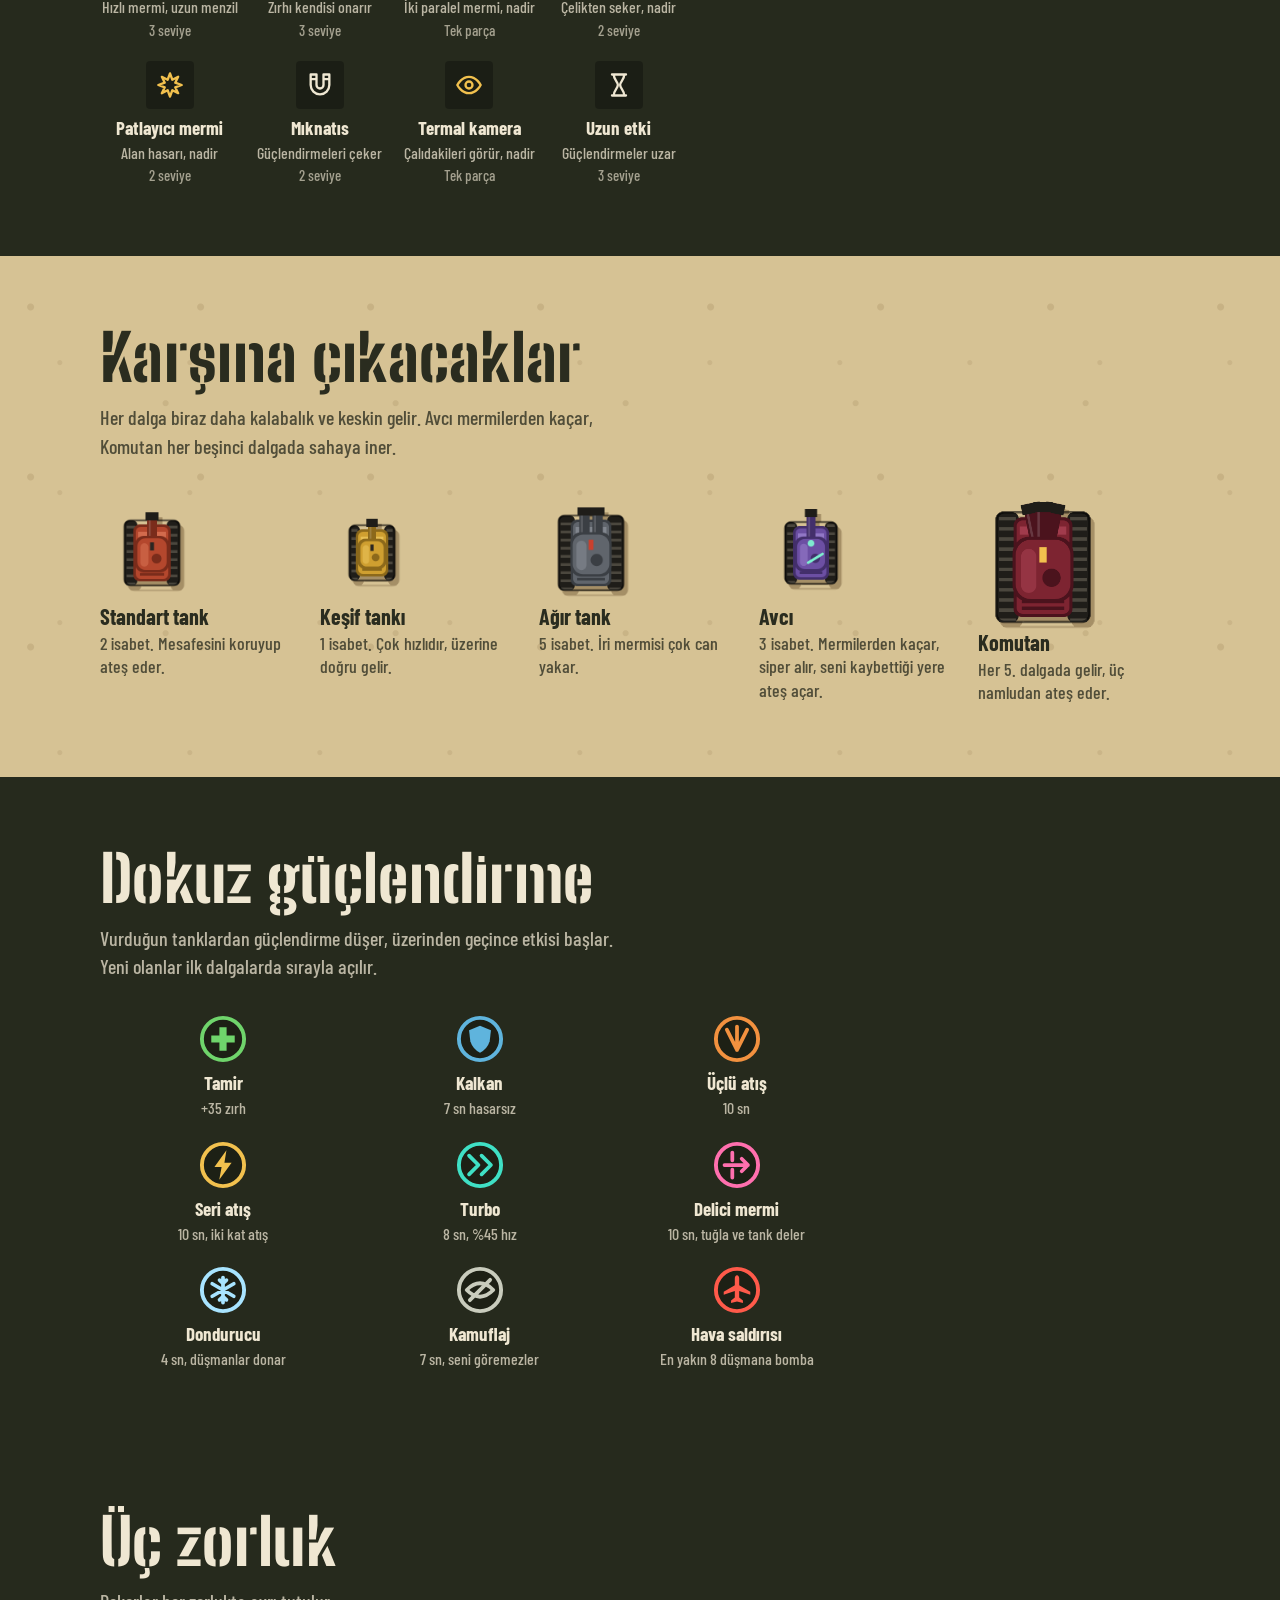
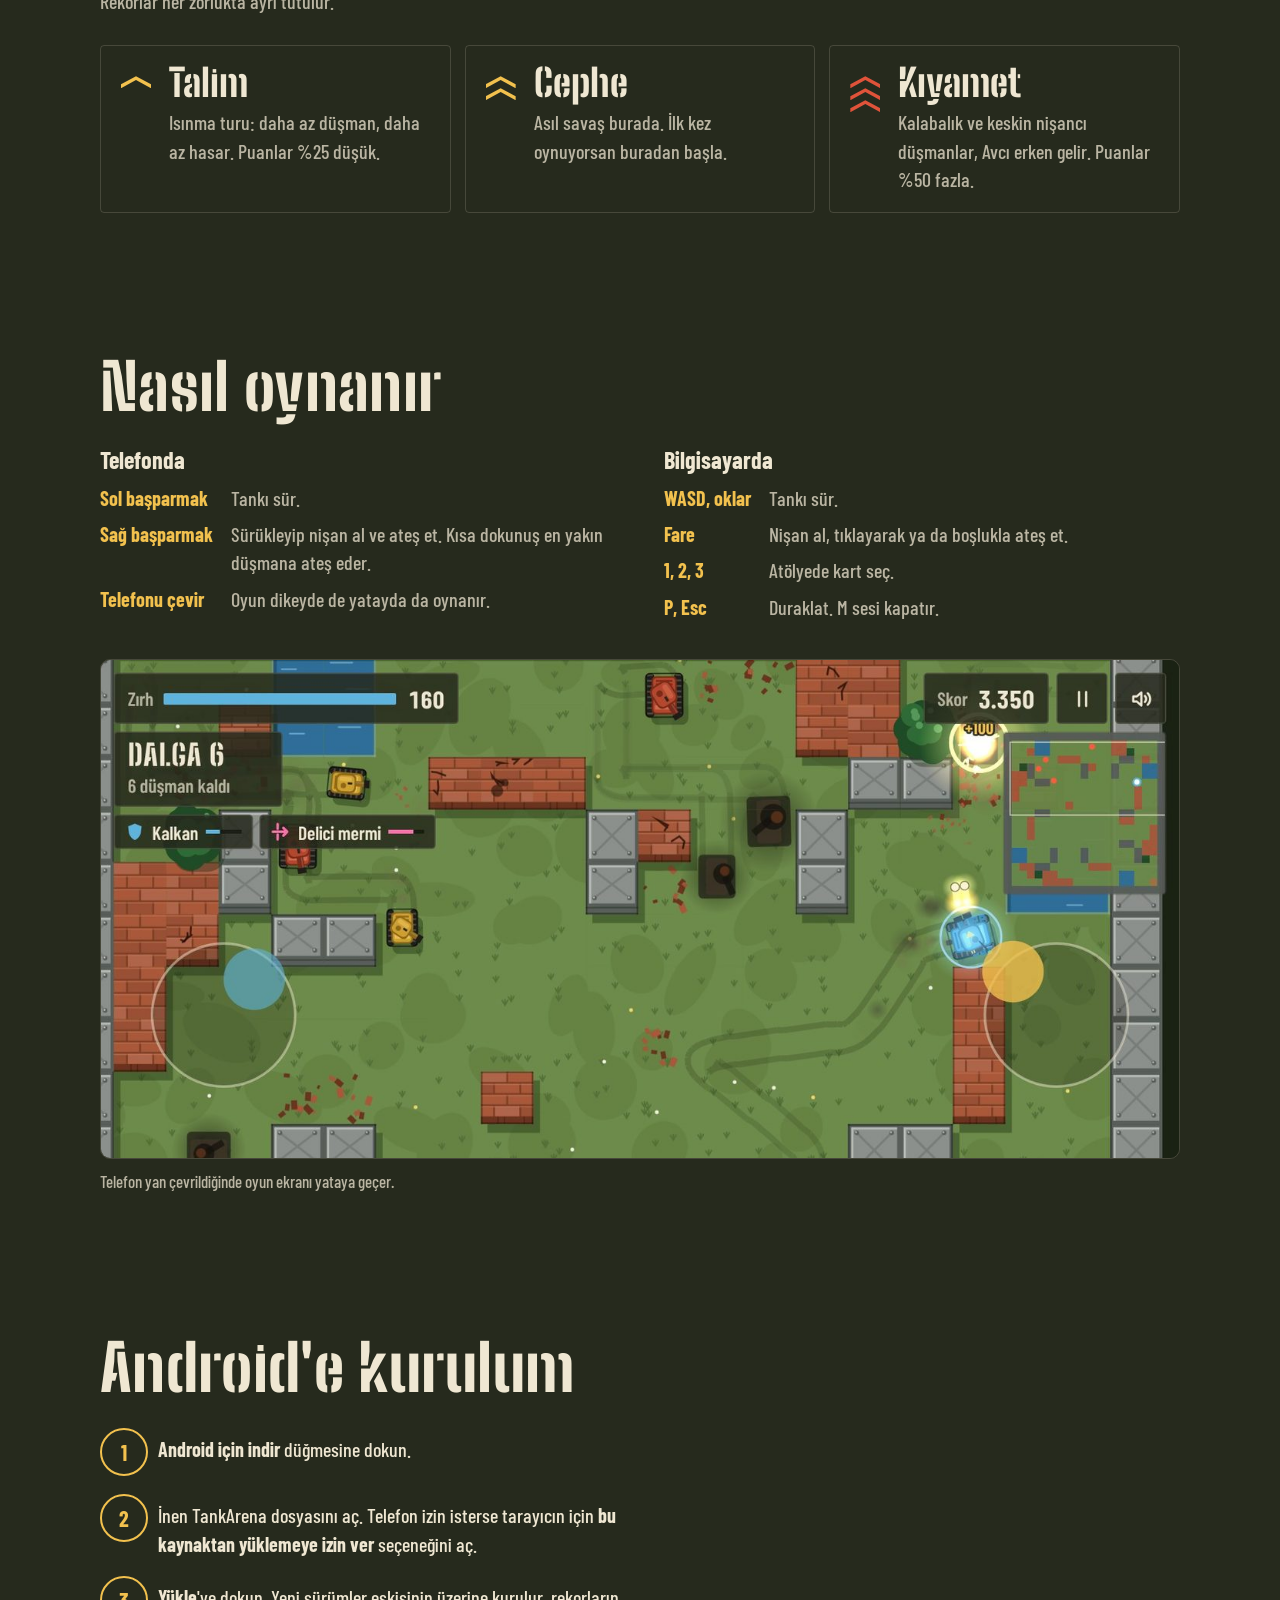
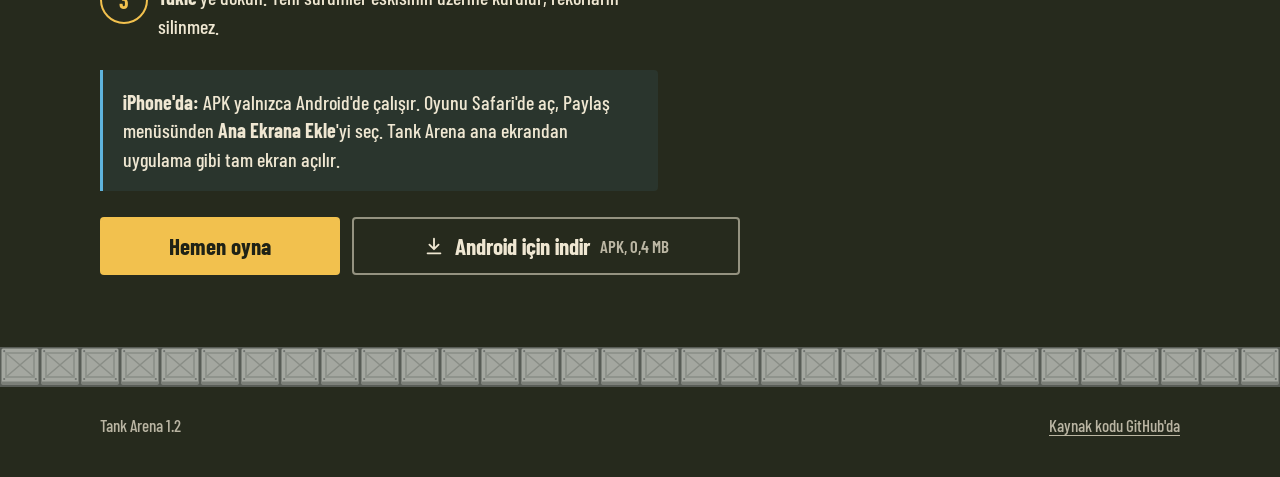
==== commit b6db6a42: "Güvenlik başlıkları, küçük oyun sayfası, APK GitHub'dan - vercel.json: CSP (tanıtım sayfasında hiç b" ====
--- a/index.html
+++ b/index.html
@@ -159,7 +159,7 @@
     <p class="pitch">Dalga dalga gelen düşman tanklarına karşı ayakta kal. Her dalgadan sonra atölyede tankını yükselt.</p>
     <div class="acts">
       <a class="btn btn-play" href="/oyna/">Hemen oyna</a>
-      <a class="btn btn-apk" href="/TankArena-1.2.apk" download><svg viewBox="0 0 24 24" class="ico-svg" aria-hidden="true"><path d="M12 4v11M7 10.5l5 5 5-5M5 20h14"/></svg>Android için indir <small>APK, 0,4 MB</small></a>
+      <a class="btn btn-apk" href="https://github.com/Yusufozkal/tank-arena/raw/main/TankArena-1.2.apk"><svg viewBox="0 0 24 24" class="ico-svg" aria-hidden="true"><path d="M12 4v11M7 10.5l5 5 5-5M5 20h14"/></svg>Android için indir <small>APK, 0,4 MB</small></a>
     </div>
     <p class="note">Tarayıcıda kurulum gerekmez. Telefonda da bilgisayarda da oynanır.</p>
   </div>
@@ -276,7 +276,7 @@
     <p class="ios"><b>iPhone'da:</b> APK yalnızca Android'de çalışır. Oyunu Safari'de aç, Paylaş menüsünden <b>Ana Ekrana Ekle</b>'yi seç. Tank Arena ana ekrandan uygulama gibi tam ekran açılır.</p>
     <div class="acts">
       <a class="btn btn-play" href="/oyna/">Hemen oyna</a>
-      <a class="btn btn-apk" href="/TankArena-1.2.apk" download><svg viewBox="0 0 24 24" class="ico-svg" aria-hidden="true"><path d="M12 4v11M7 10.5l5 5 5-5M5 20h14"/></svg>Android için indir <small>APK, 0,4 MB</small></a>
+      <a class="btn btn-apk" href="https://github.com/Yusufozkal/tank-arena/raw/main/TankArena-1.2.apk"><svg viewBox="0 0 24 24" class="ico-svg" aria-hidden="true"><path d="M12 4v11M7 10.5l5 5 5-5M5 20h14"/></svg>Android için indir <small>APK, 0,4 MB</small></a>
     </div>
   </div>
 </section>
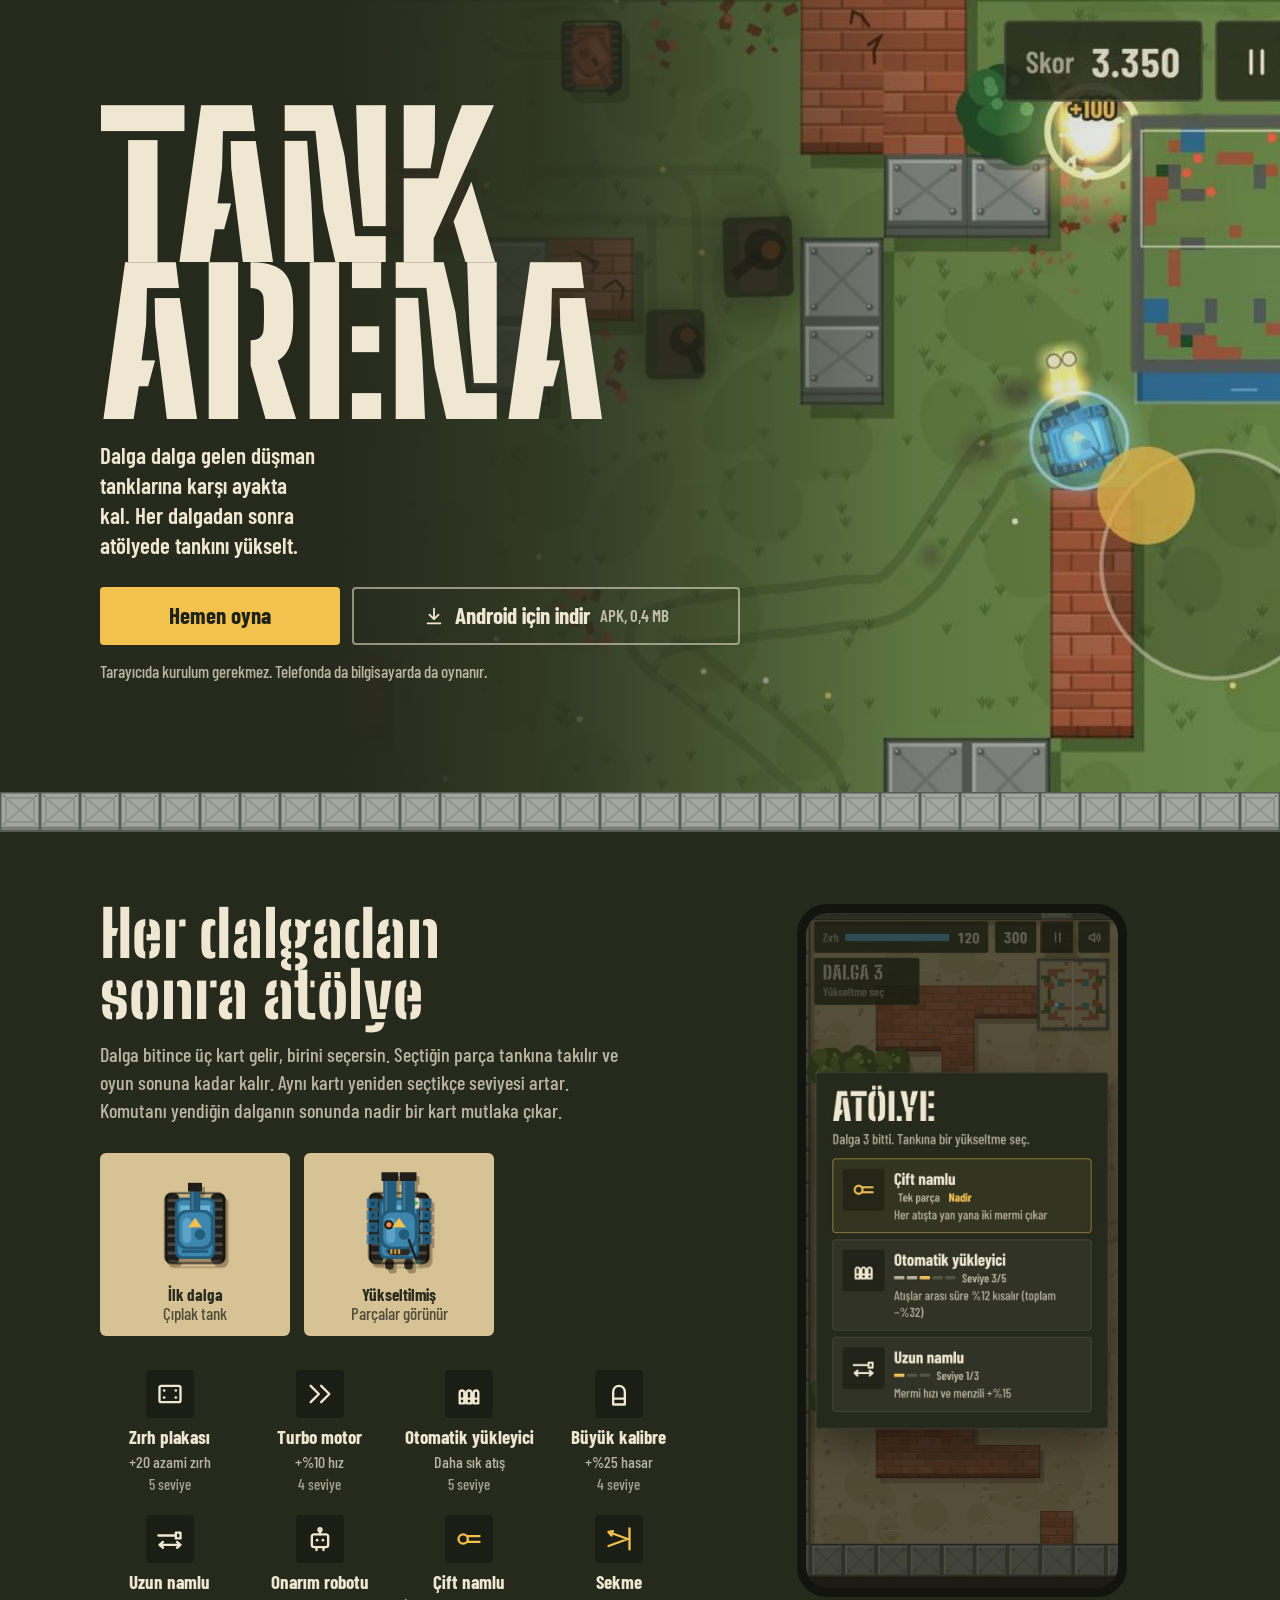
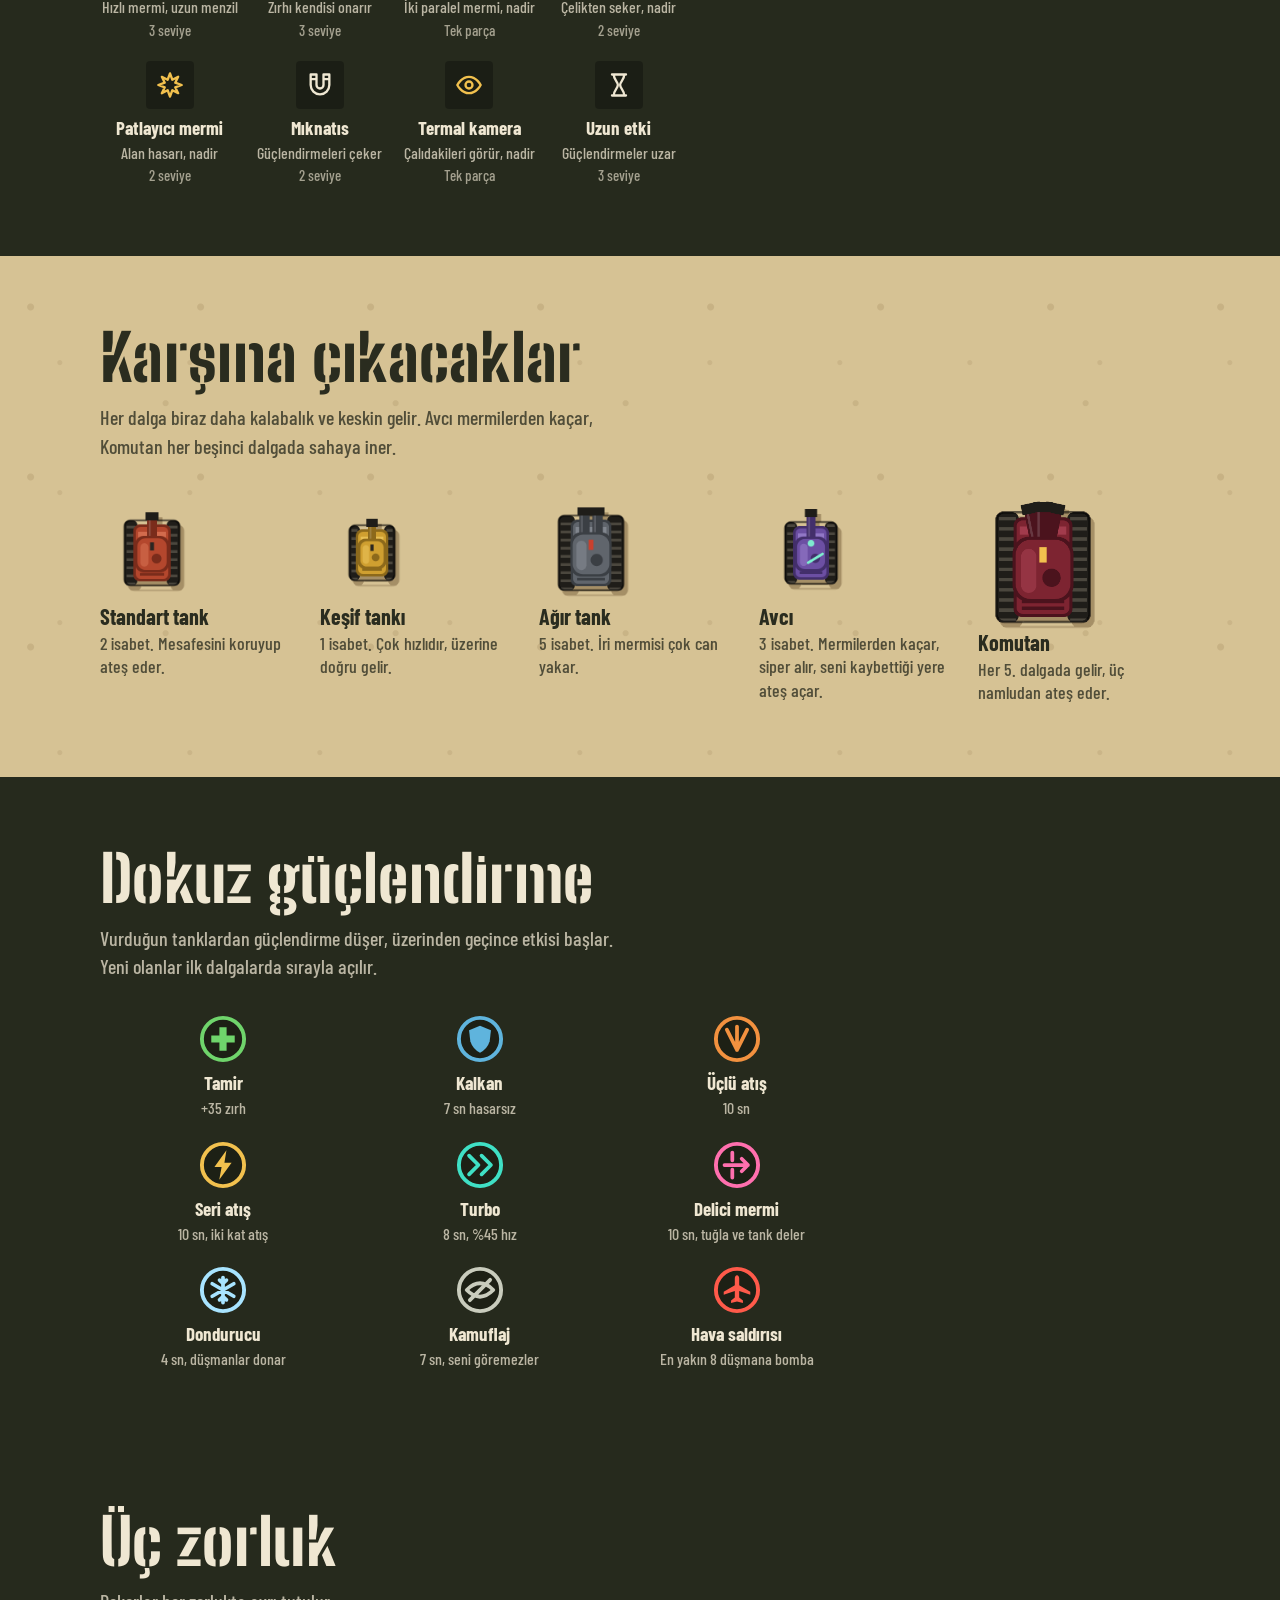
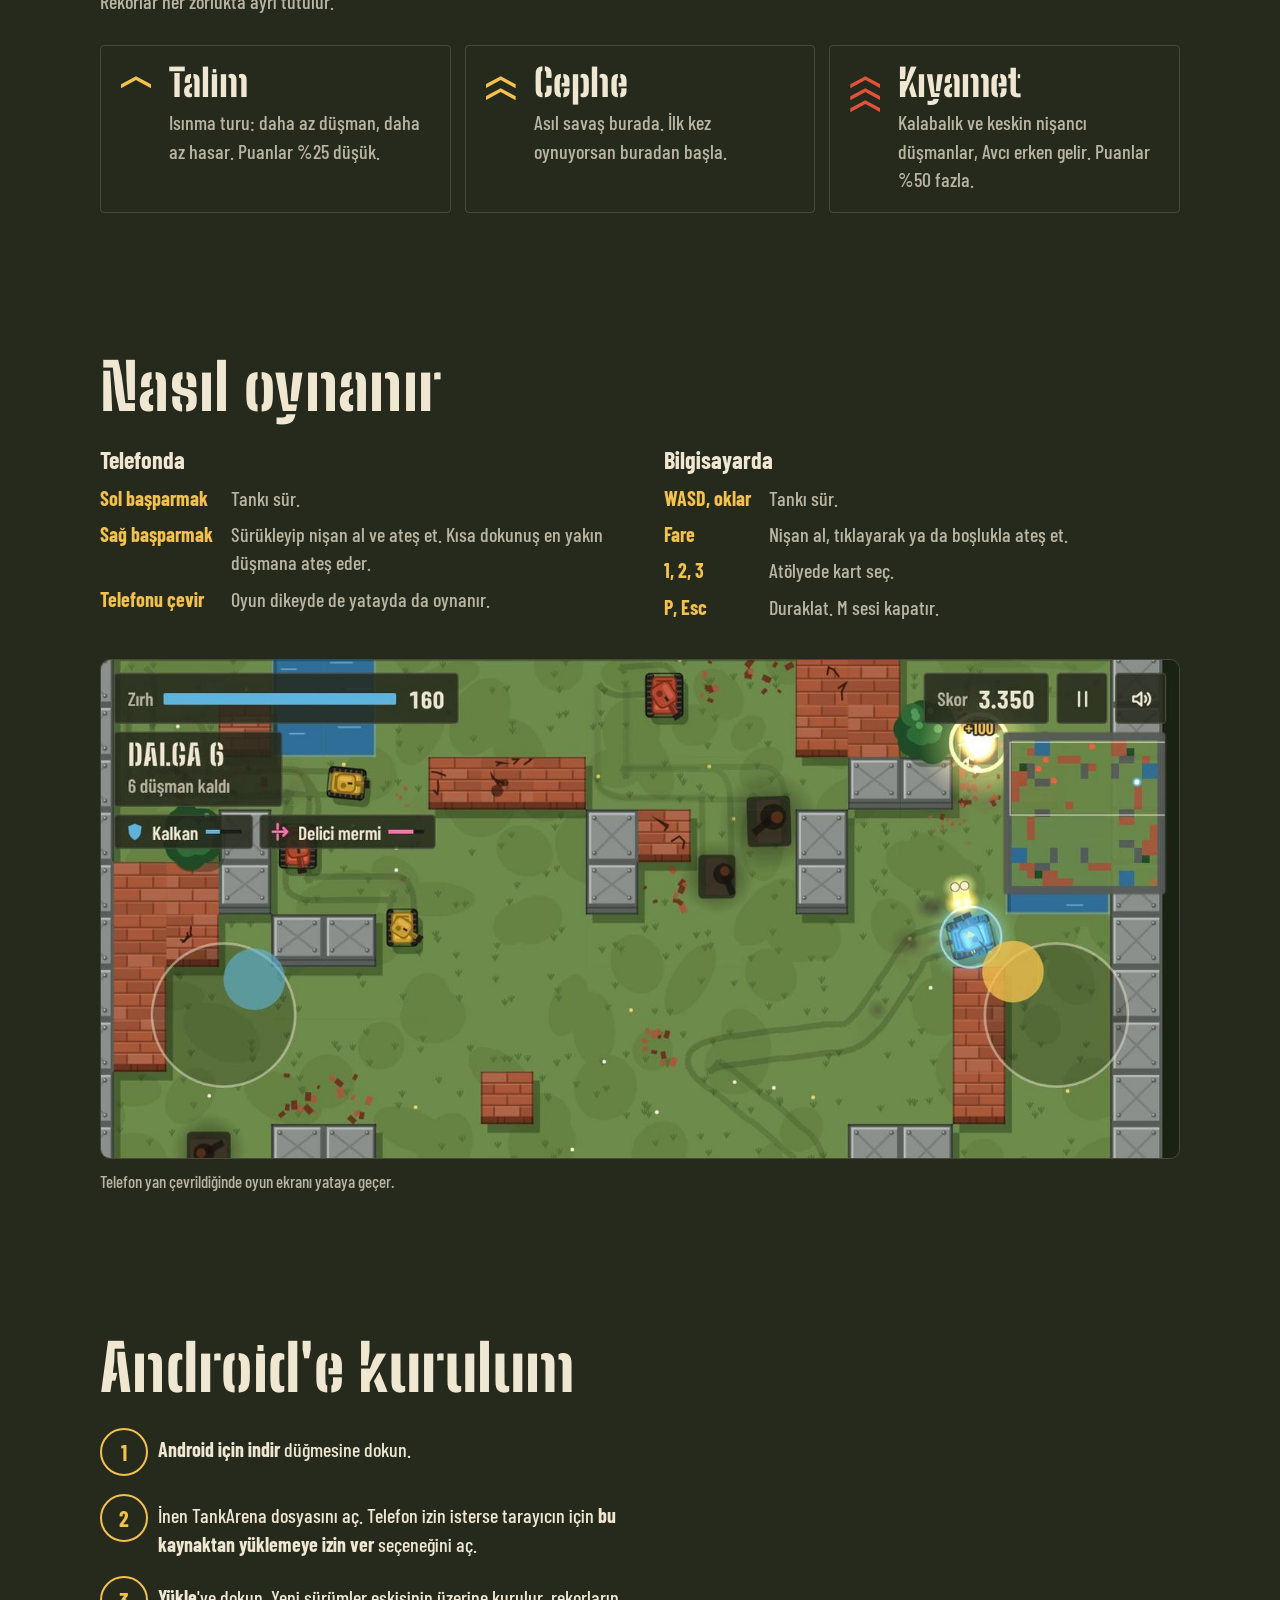
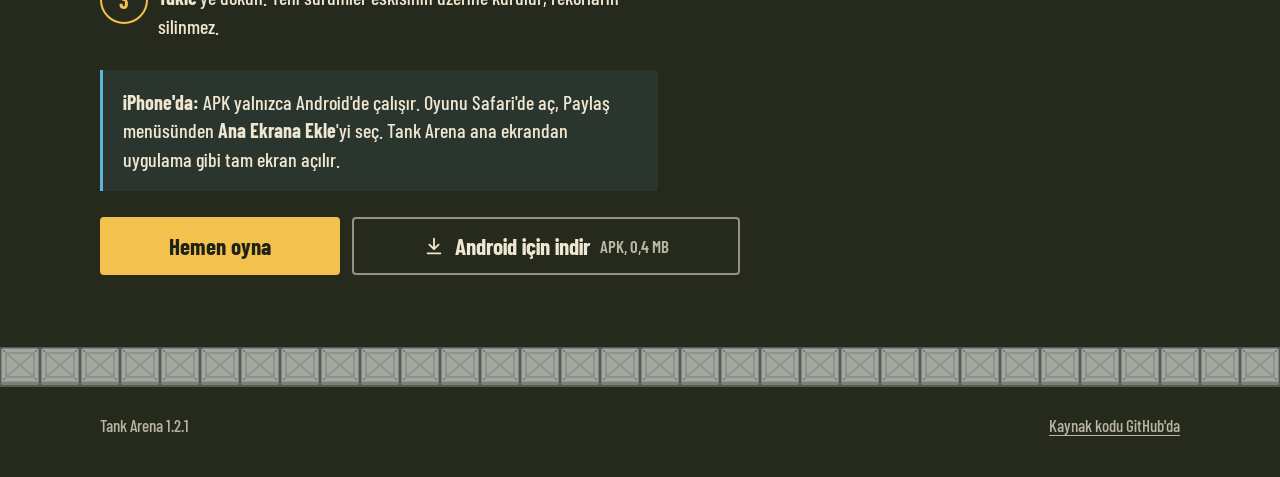
==== commit 956db3fe: "Telefonda üst gösterge daha az yer kaplasın (1.2.1) Zırh, dalga, güçlendirmeler, skor, düğmeler ve m" ====
--- a/index.html
+++ b/index.html
@@ -159,7 +159,7 @@
     <p class="pitch">Dalga dalga gelen düşman tanklarına karşı ayakta kal. Her dalgadan sonra atölyede tankını yükselt.</p>
     <div class="acts">
       <a class="btn btn-play" href="/oyna/">Hemen oyna</a>
-      <a class="btn btn-apk" href="https://github.com/Yusufozkal/tank-arena/raw/main/TankArena-1.2.apk"><svg viewBox="0 0 24 24" class="ico-svg" aria-hidden="true"><path d="M12 4v11M7 10.5l5 5 5-5M5 20h14"/></svg>Android için indir <small>APK, 0,4 MB</small></a>
+      <a class="btn btn-apk" href="https://github.com/Yusufozkal/tank-arena/raw/main/TankArena-1.2.1.apk"><svg viewBox="0 0 24 24" class="ico-svg" aria-hidden="true"><path d="M12 4v11M7 10.5l5 5 5-5M5 20h14"/></svg>Android için indir <small>APK, 0,4 MB</small></a>
     </div>
     <p class="note">Tarayıcıda kurulum gerekmez. Telefonda da bilgisayarda da oynanır.</p>
   </div>
@@ -276,7 +276,7 @@
     <p class="ios"><b>iPhone'da:</b> APK yalnızca Android'de çalışır. Oyunu Safari'de aç, Paylaş menüsünden <b>Ana Ekrana Ekle</b>'yi seç. Tank Arena ana ekrandan uygulama gibi tam ekran açılır.</p>
     <div class="acts">
       <a class="btn btn-play" href="/oyna/">Hemen oyna</a>
-      <a class="btn btn-apk" href="https://github.com/Yusufozkal/tank-arena/raw/main/TankArena-1.2.apk"><svg viewBox="0 0 24 24" class="ico-svg" aria-hidden="true"><path d="M12 4v11M7 10.5l5 5 5-5M5 20h14"/></svg>Android için indir <small>APK, 0,4 MB</small></a>
+      <a class="btn btn-apk" href="https://github.com/Yusufozkal/tank-arena/raw/main/TankArena-1.2.1.apk"><svg viewBox="0 0 24 24" class="ico-svg" aria-hidden="true"><path d="M12 4v11M7 10.5l5 5 5-5M5 20h14"/></svg>Android için indir <small>APK, 0,4 MB</small></a>
     </div>
   </div>
 </section>
@@ -284,7 +284,7 @@
 <footer>
   <div class="steel" aria-hidden="true"></div>
   <div class="wrap">
-    <span>Tank Arena 1.2</span>
+    <span>Tank Arena 1.2.1</span>
     <a href="https://github.com/Yusufozkal/tank-arena">Kaynak kodu GitHub'da</a>
   </div>
 </footer>
